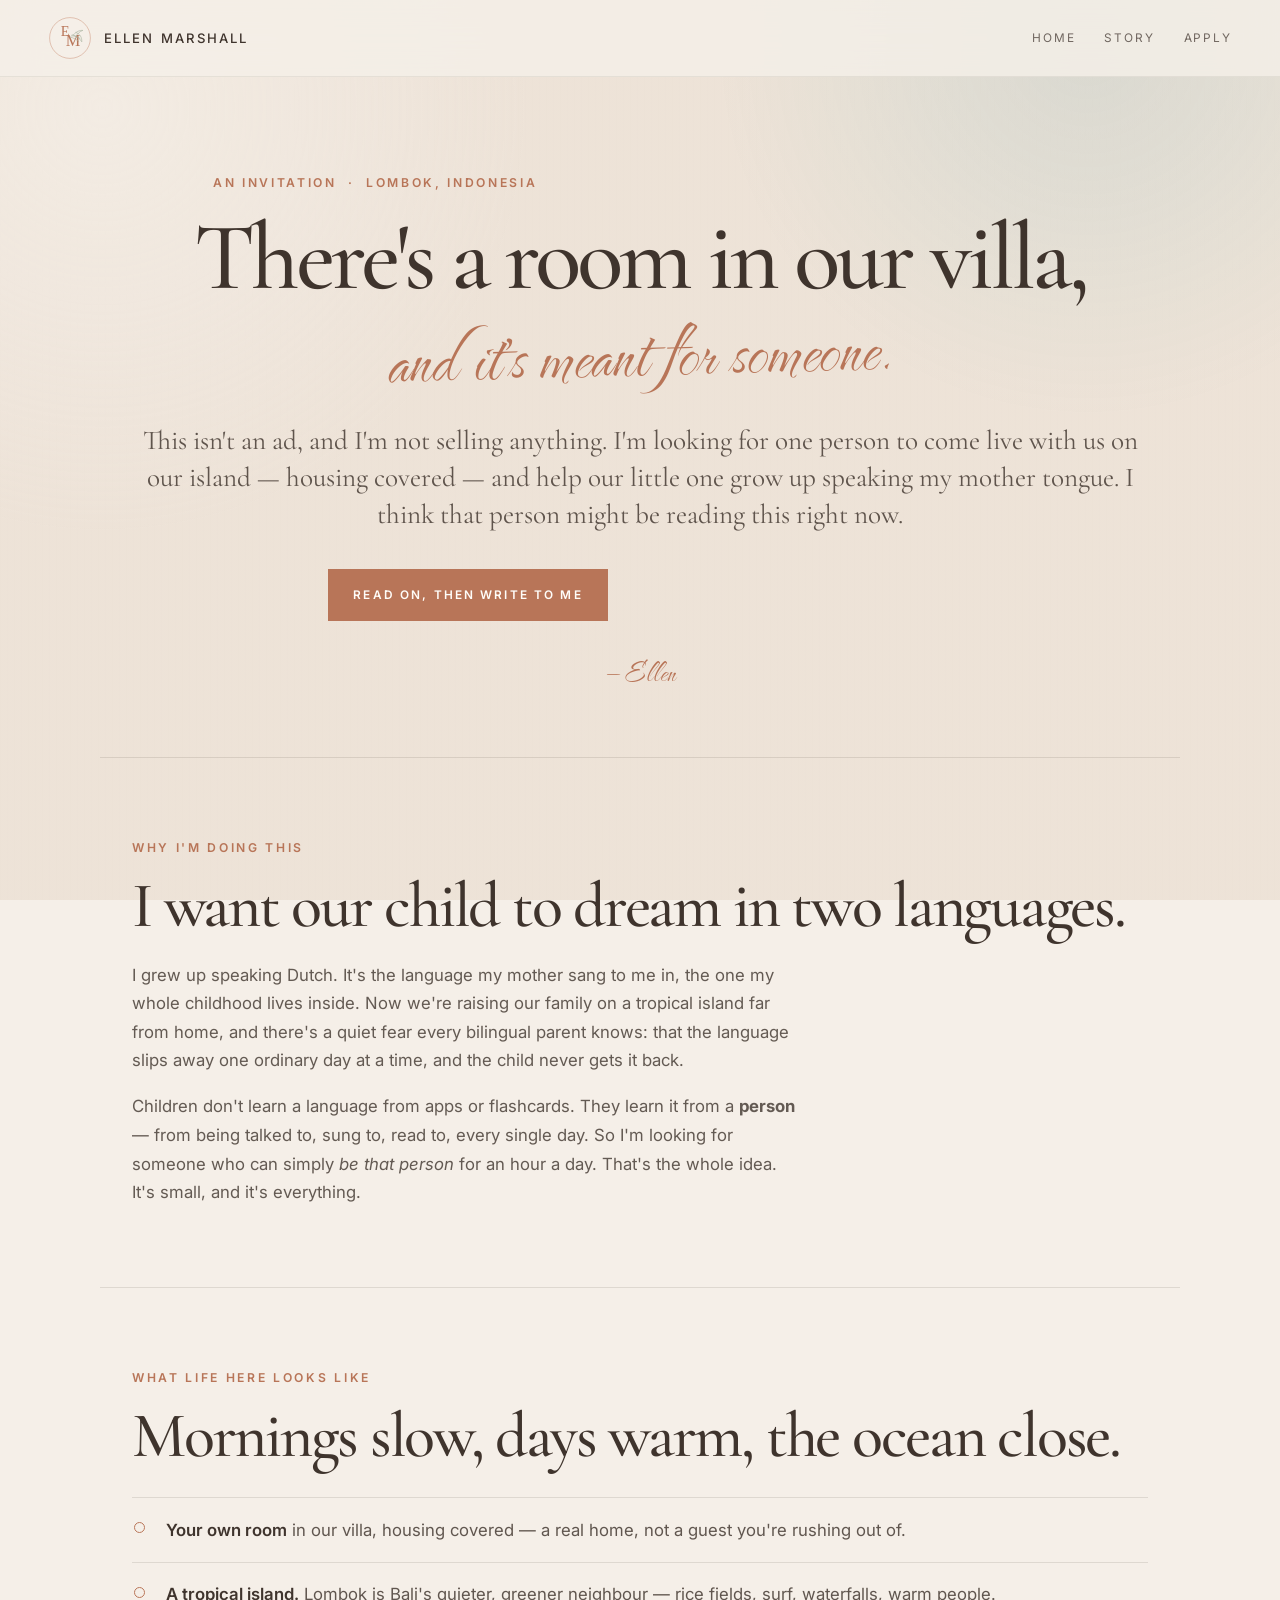
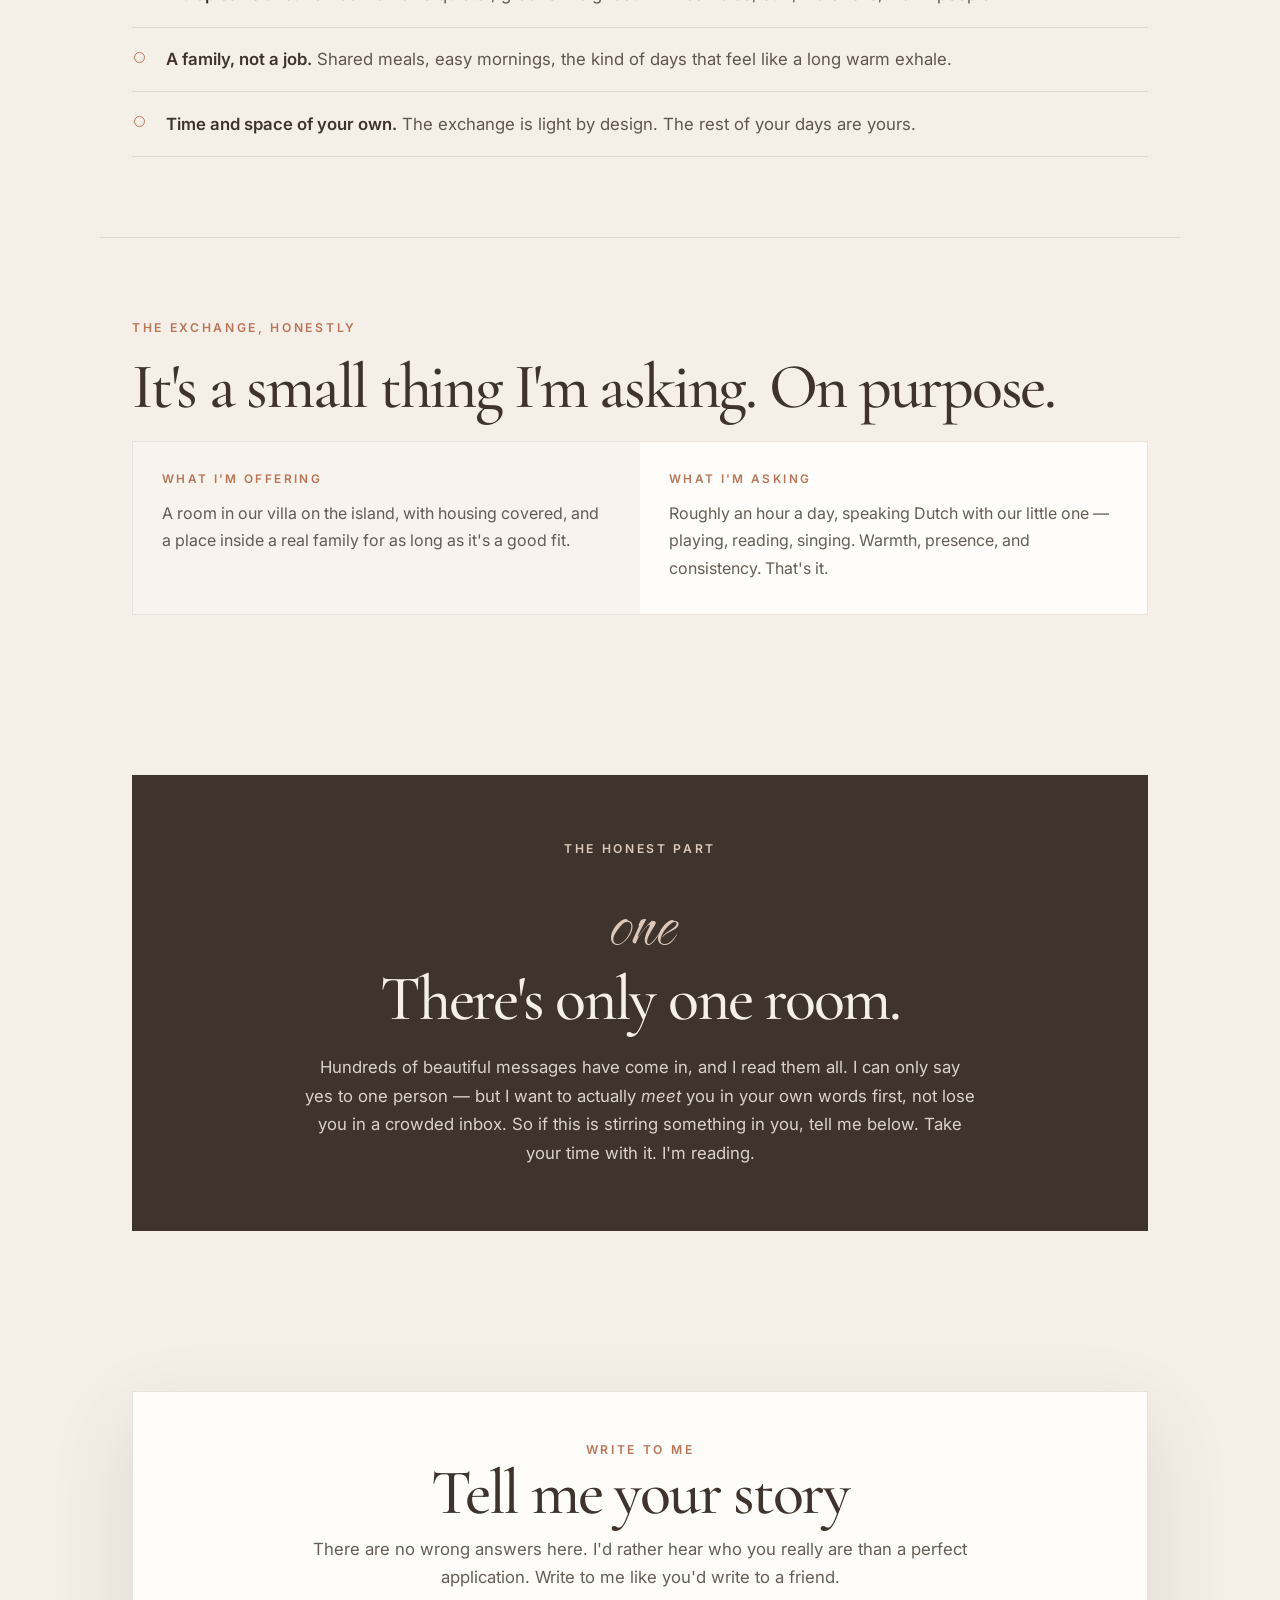
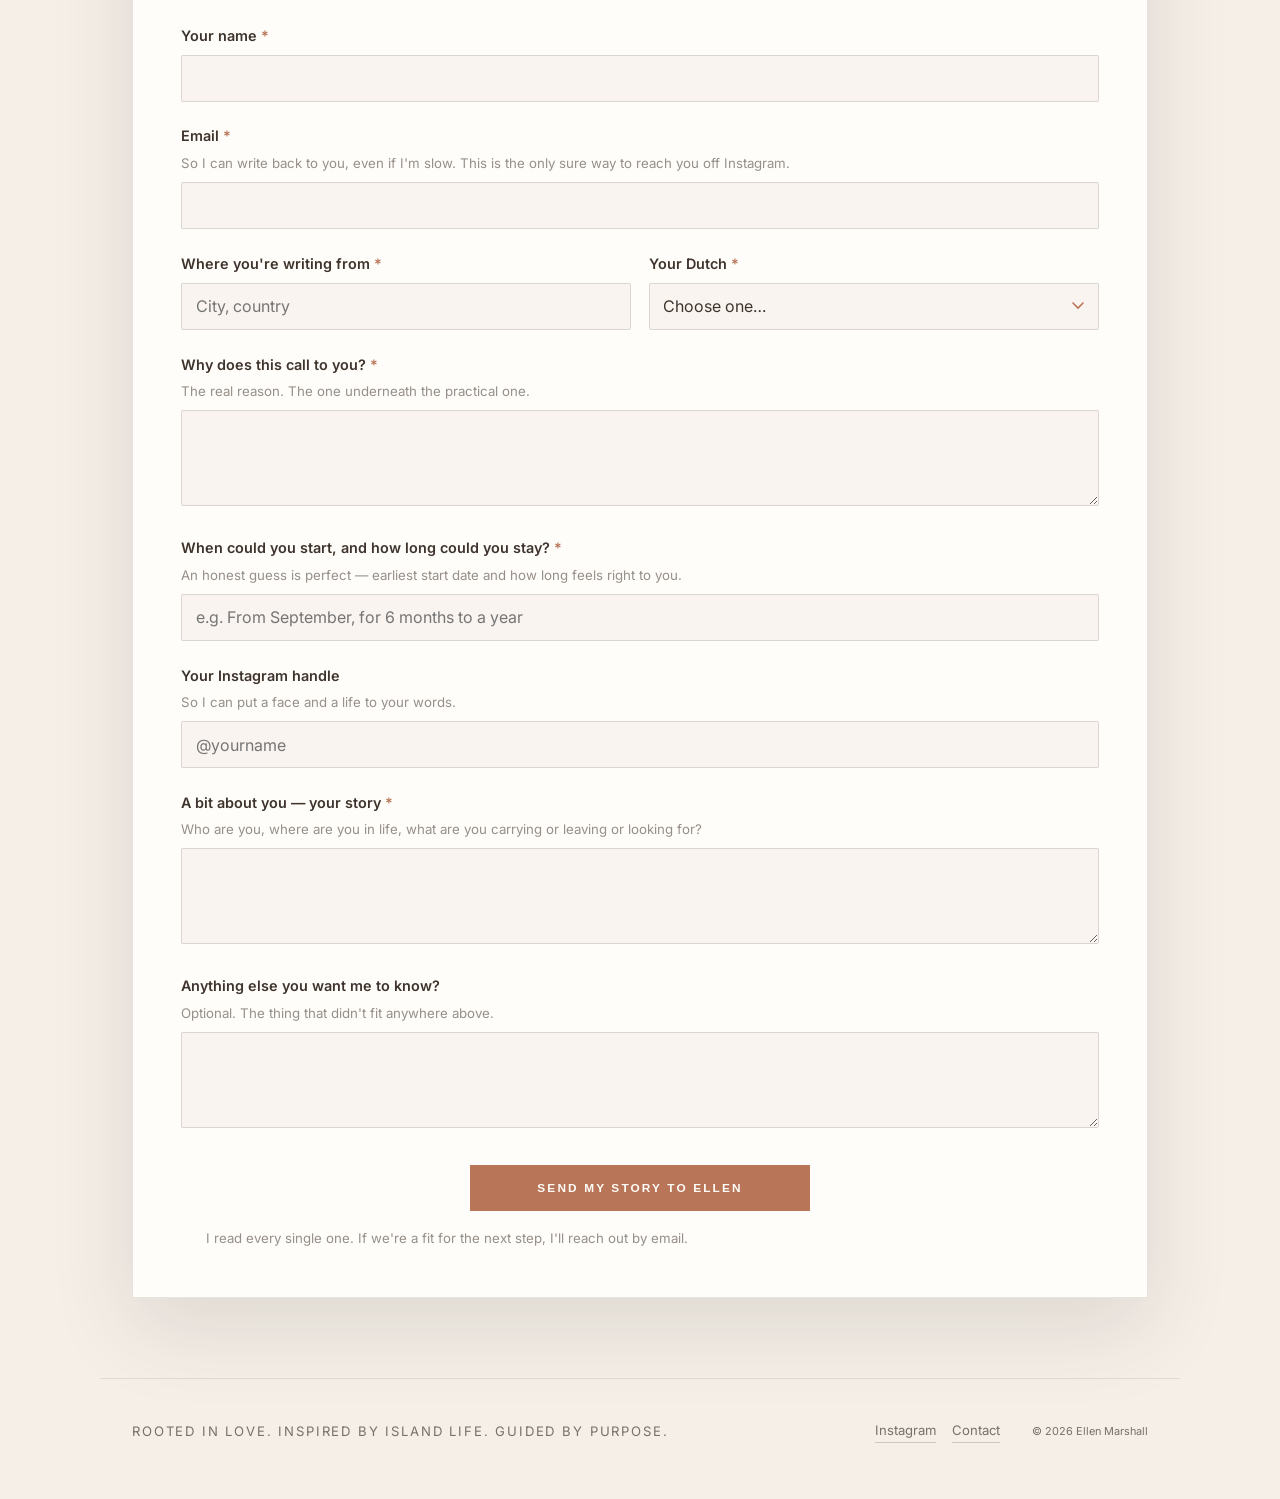
==== dutch-invite/index.html @ e9113c12 "Add reskinned Dutch invite at /dutch-invite" ====
<!doctype html>
<html lang="en">
<head>
  <meta charset="utf-8" />
  <script>document.documentElement.className += ' js';</script>
  <meta name="viewport" content="width=device-width, initial-scale=1" />
  <title>An Invitation — A Room in Our Villa, Lombok · Ellen Marshall</title>
  <meta name="description" content="A personal invitation: live in a room of our villa on a tropical island in Lombok, housing covered, in exchange for speaking Dutch to our little one about an hour a day. One seat." />
  <meta name="theme-color" content="#F5EFE8" />

  <meta property="og:title" content="An Invitation — A Room in Our Villa, Lombok" />
  <meta property="og:description" content="One person gets to live with us on a tropical island, housing covered, helping our little one grow up bilingual. This isn't an ad. It's an invitation." />
  <meta property="og:type" content="website" />
  <meta property="og:image" content="../assets/tropical-mother-son.jpg" />

  <link rel="preconnect" href="https://fonts.googleapis.com">
  <link rel="preconnect" href="https://fonts.gstatic.com" crossorigin>
  <link href="https://fonts.googleapis.com/css2?family=Cormorant+Garamond:wght@400;500;600;700&family=Inter:wght@300;400;500;600&family=The+Nautigal:wght@400;700&display=swap" rel="stylesheet">

  <style>
    /* ============================================================
       Ellen Marshall brand tokens (matches the main site)
       ============================================================ */
    :root{
      --cream:#F5EFE8; --cream-deep:#E9DDD0; --sand:#DCC7B8; --sage:#A5B09C;
      --sea-mist:#C8DADB; --terracotta:#B87558; --clay:#C07A5B; --espresso:#3F342D;
      --white:#FFFDF9; --shadow:0 30px 80px rgba(63,52,45,.12);
      --serif:"Cormorant Garamond",Georgia,serif;
      --sans:"Inter",system-ui,-apple-system,BlinkMacSystemFont,"Segoe UI",sans-serif;
      --script:"The Nautigal",cursive;
      --max:1080px;
    }
    *{box-sizing:border-box;}
    html{scroll-behavior:smooth;}
    body{
      margin:0; background:var(--cream); color:var(--espresso);
      font-family:var(--sans); line-height:1.7; -webkit-font-smoothing:antialiased;
    }
    body::before{
      content:""; position:fixed; inset:0; pointer-events:none; z-index:-1;
      background:
        radial-gradient(circle at 8% 12%, rgba(255,255,255,.75), transparent 30%),
        radial-gradient(circle at 85% 5%, rgba(200,218,219,.45), transparent 27%),
        linear-gradient(rgba(245,239,232,.76), rgba(245,239,232,.76)),
        repeating-linear-gradient(90deg, rgba(63,52,45,.018) 0 1px, transparent 1px 7px);
      mix-blend-mode:multiply;
    }
    img{max-width:100%; display:block;}
    a{color:inherit;}
    .wrap{width:100%; max-width:var(--max); margin:0 auto; padding:0 clamp(1rem,4vw,2rem);}
    .reveal{} /* progressive enhancement; gated under .js below */
    .js .reveal{opacity:0; transform:translateY(22px); transition:opacity .8s ease, transform .8s ease;}
    .js .reveal.is-visible{opacity:1; transform:translateY(0);}
    .delay-1{transition-delay:.12s;}
    @media (prefers-reduced-motion: reduce){ .js .reveal{opacity:1; transform:none; transition:none;} html{scroll-behavior:auto;} }

    .sr-only{position:absolute;width:1px;height:1px;padding:0;margin:-1px;overflow:hidden;clip:rect(0,0,0,0);border:0;}

    /* ---- Header (matches main site) ---- */
    .site-header{
      position:sticky; top:0; z-index:20; display:flex; align-items:center; justify-content:space-between;
      gap:1.5rem; padding:1rem clamp(1rem,4vw,3rem);
      background:rgba(245,239,232,.82); backdrop-filter:blur(18px);
      border-bottom:1px solid rgba(63,52,45,.08);
    }
    .brand{display:inline-flex; align-items:center; gap:.75rem; text-decoration:none; text-transform:uppercase; letter-spacing:.16em; font-size:.82rem; font-weight:500;}
    .brand img{width:44px; height:44px;}
    .site-header nav{display:flex; gap:clamp(.8rem,3vw,1.8rem); font-size:.74rem; text-transform:uppercase; letter-spacing:.16em;}
    .site-header nav a{text-decoration:none; opacity:.72; transition:opacity .2s ease;}
    .site-header nav a:hover{opacity:1;}
    @media (max-width:640px){ .brand span{display:none;} }

    /* ---- Shared type ---- */
    .eyebrow, .kicker{margin:0 0 1rem; color:var(--terracotta); font-size:.76rem; font-weight:600; letter-spacing:.22em; text-transform:uppercase;}
    h1,h2,h3{font-family:var(--serif); font-weight:500; line-height:1; margin:0;}
    .script{font-family:var(--script); color:var(--terracotta); font-weight:400;}

    .button{
      display:inline-block; border:0; background:var(--sage); color:var(--white);
      padding:1rem 1.6rem; text-transform:uppercase; letter-spacing:.18em; font-size:.74rem; font-weight:600;
      text-decoration:none; cursor:pointer; transition:transform .2s ease, background .2s ease;
    }
    .button:hover{transform:translateY(-2px); background:#909D87;}
    .button.terracotta{background:var(--terracotta);} .button.terracotta:hover{background:#a5663f;}

    /* ---- Hero ---- */
    .hero{padding:clamp(3.5rem,8vw,6rem) 0 clamp(2rem,5vw,3.5rem); text-align:center;}
    .hero .monogram{width:74px; margin:0 auto 1.4rem; opacity:.92;}
    .hero h1{font-size:clamp(3rem,7.5vw,6rem); letter-spacing:-.04em;}
    .hero h1 .script{display:block; font-size:.84em; letter-spacing:0; transform:rotate(-1.5deg); margin-top:.1em;}
    .hero .lede{max-width:38em; margin:1.8rem auto 2.2rem; font-family:var(--serif); font-size:clamp(1.25rem,2.4vw,1.7rem); line-height:1.35; color:rgba(63,52,45,.82);}
    .hero .signoff{font-family:var(--script); font-size:2rem; color:var(--terracotta); margin:1.6rem 0 0;}

    .rule{height:1px; border:0; background:rgba(63,52,45,.12); max-width:var(--max); margin:0 auto;}

    section{padding:clamp(3rem,7vw,5rem) 0;}
    section h2{font-size:clamp(2.2rem,5vw,4rem); letter-spacing:-.035em; margin:0 0 1.4rem;}
    section p{font-size:1.05rem; color:rgba(63,52,45,.8); max-width:40em; margin:0 0 1.1rem;}
    section p:last-child{margin-bottom:0;}
    .center{text-align:center;} .center p{margin-left:auto; margin-right:auto;}

    /* what life looks like */
    .life{list-style:none; padding:0; margin:1.8rem 0 0;}
    .life li{position:relative; padding:1.1rem 0 1.1rem 2.1rem; border-top:1px solid rgba(63,52,45,.12); font-size:1.05rem; color:rgba(63,52,45,.82);}
    .life li:last-child{border-bottom:1px solid rgba(63,52,45,.12);}
    .life li::before{content:""; position:absolute; left:2px; top:1.5rem; width:9px; height:9px; border:1.5px solid var(--terracotta); border-radius:50%;}
    .life li strong{color:var(--espresso); font-weight:600;}

    /* the exchange */
    .exchange{display:grid; grid-template-columns:1fr 1fr; gap:0; border:1px solid rgba(63,52,45,.12); overflow:hidden; margin-top:.4rem; background:var(--white);}
    .exchange>div{padding:2rem 1.8rem;}
    .exchange .give{background:rgba(245,239,232,.7);}
    .exchange h3{font-family:var(--sans); font-size:.74rem; letter-spacing:.2em; text-transform:uppercase; font-weight:600; color:var(--terracotta); margin:0 0 .9rem;}
    .exchange p{margin:0; font-size:1rem;}
    @media (max-width:560px){ .exchange{grid-template-columns:1fr;} .exchange .give{border-bottom:1px solid rgba(63,52,45,.12);} }

    /* one seat */
    .one-seat{background:var(--espresso); color:var(--cream); padding:clamp(2.5rem,6vw,4rem) clamp(1.5rem,5vw,3rem); text-align:center;}
    .one-seat .kicker{color:var(--sand);}
    .one-seat h2{color:var(--cream);}
    .one-seat p{color:rgba(245,239,232,.85); margin-left:auto; margin-right:auto;}
    .one-seat .num{font-family:var(--script); font-size:clamp(3.5rem,11vw,5.5rem); color:var(--sand); line-height:1; margin:0 0 .2rem;}

    /* form */
    .form-card{background:var(--white); border:1px solid rgba(63,52,45,.12); box-shadow:var(--shadow); padding:clamp(1.6rem,5vw,3rem); }
    .form-intro{text-align:center; margin-bottom:2rem;}
    .form-intro h2{margin-bottom:.6rem;}
    .form-intro p{margin:0 auto;}
    form .field{margin-bottom:1.4rem;}
    form label{display:block; font-weight:600; font-size:.9rem; color:var(--espresso); margin-bottom:.4rem;}
    form label .req{color:var(--terracotta);}
    form .help{display:block; font-size:.83rem; color:rgba(63,52,45,.55); margin:-.1rem 0 .5rem; line-height:1.5;}
    form input, form select, form textarea{
      width:100%; font-family:var(--sans); font-size:1rem; color:var(--espresso);
      background:rgba(245,239,232,.6); border:1px solid rgba(63,52,45,.16); border-radius:2px;
      padding:.8rem .85rem; transition:border-color .2s ease, box-shadow .2s ease; -webkit-appearance:none; appearance:none;
    }
    form select{background-image:url("data:image/svg+xml;utf8,<svg xmlns='http://www.w3.org/2000/svg' width='12' height='8' viewBox='0 0 12 8'><path d='M1 1l5 5 5-5' fill='none' stroke='%23B87558' stroke-width='1.6' stroke-linecap='round'/></svg>"); background-repeat:no-repeat; background-position:right 14px center; padding-right:38px;}
    form input:focus, form select:focus, form textarea:focus{outline:none; border-color:var(--terracotta); box-shadow:0 0 0 3px rgba(184,117,88,.16);}
    form textarea{resize:vertical; min-height:96px; line-height:1.6;}
    .form-row{display:grid; grid-template-columns:1fr 1fr; gap:1.1rem;}
    @media (max-width:540px){ .form-row{grid-template-columns:1fr; gap:0;} }
    .form-submit{text-align:center; margin-top:1.8rem;}
    .form-submit .button{width:100%; max-width:340px;}
    .form-fine{font-size:.83rem; color:rgba(63,52,45,.55); margin-top:1rem; text-align:center;}
    button[disabled]{opacity:.6; cursor:default;}

    .form-success{text-align:center; padding:1.2rem .4rem .4rem;}
    .form-success .mark{font-family:var(--script); font-size:2.6rem; color:var(--terracotta); margin:0 0 .4rem;}
    .form-success h2{margin:0 0 .9rem;}
    .form-success p{margin:0 auto .9rem; color:rgba(63,52,45,.8); max-width:34em;}
    .form-success .sign{font-family:var(--script); font-size:1.7rem; color:var(--terracotta);}

    /* footer (matches main site) */
    .site-footer{max-width:var(--max); margin:0 auto; padding:2.5rem clamp(1rem,4vw,2rem) 3.5rem; display:grid; grid-template-columns:1fr auto auto; gap:1rem 2rem; align-items:center; border-top:1px solid rgba(63,52,45,.1); font-size:.82rem; color:rgba(63,52,45,.68);}
    .site-footer p{margin:0; text-transform:uppercase; letter-spacing:.14em;}
    .site-footer div{display:flex; gap:1rem;}
    .site-footer a{text-decoration:none; border-bottom:1px solid rgba(63,52,45,.22);}
    @media (max-width:640px){ .site-footer{grid-template-columns:1fr; text-align:center; justify-items:center;} }
  </style>
</head>
<body>
  <a class="sr-only" href="#apply">Skip to the application</a>

  <header class="site-header" data-header>
    <a class="brand" href="/" aria-label="Ellen Marshall home">
      <img src="../assets/em-monogram.svg" alt="" />
      <span>Ellen Marshall</span>
    </a>
    <nav aria-label="Primary navigation">
      <a href="/">Home</a>
      <a href="/#story">Story</a>
      <a href="#apply">Apply</a>
    </nav>
  </header>

  <main>
    <!-- HERO -->
    <section class="hero">
      <div class="wrap">
        <p class="eyebrow reveal">An invitation &nbsp;·&nbsp; Lombok, Indonesia</p>
        <h1 class="reveal">There's a room in our villa,<span class="script">and it's meant for someone.</span></h1>
        <p class="lede reveal">This isn't an ad, and I'm not selling anything. I'm looking for one person to come live with us on our island — housing covered — and help our little one grow up speaking my mother tongue. I think that person might be reading this right now.</p>
        <p class="reveal"><a class="button terracotta" href="#apply">Read on, then write to me</a></p>
        <p class="signoff reveal">— Ellen</p>
      </div>
    </section>

    <hr class="rule" />

    <!-- THE REAL WHY -->
    <section>
      <div class="wrap">
        <p class="kicker reveal">Why I'm doing this</p>
        <h2 class="reveal">I want our child to dream in two languages.</h2>
        <p class="reveal">I grew up speaking Dutch. It's the language my mother sang to me in, the one my whole childhood lives inside. Now we're raising our family on a tropical island far from home, and there's a quiet fear every bilingual parent knows: that the language slips away one ordinary day at a time, and the child never gets it back.</p>
        <p class="reveal">Children don't learn a language from apps or flashcards. They learn it from a <strong>person</strong> — from being talked to, sung to, read to, every single day. So I'm looking for someone who can simply <em>be that person</em> for an hour a day. That's the whole idea. It's small, and it's everything.</p>
      </div>
    </section>

    <hr class="rule" />

    <!-- WHAT LIFE LOOKS LIKE -->
    <section>
      <div class="wrap">
        <p class="kicker reveal">What life here looks like</p>
        <h2 class="reveal">Mornings slow, days warm, the ocean close.</h2>
        <ul class="life reveal">
          <li><strong>Your own room</strong> in our villa, housing covered — a real home, not a guest you're rushing out of.</li>
          <li><strong>A tropical island.</strong> Lombok is Bali's quieter, greener neighbour — rice fields, surf, waterfalls, warm people.</li>
          <li><strong>A family, not a job.</strong> Shared meals, easy mornings, the kind of days that feel like a long warm exhale.</li>
          <li><strong>Time and space of your own.</strong> The exchange is light by design. The rest of your days are yours.</li>
        </ul>
      </div>
    </section>

    <hr class="rule" />

    <!-- THE EXCHANGE -->
    <section>
      <div class="wrap">
        <p class="kicker reveal">The exchange, honestly</p>
        <h2 class="reveal">It's a small thing I'm asking. On purpose.</h2>
        <div class="exchange reveal">
          <div class="give">
            <h3>What I'm offering</h3>
            <p>A room in our villa on the island, with housing covered, and a place inside a real family for as long as it's a good fit.</p>
          </div>
          <div class="get">
            <h3>What I'm asking</h3>
            <p>Roughly an hour a day, speaking Dutch with our little one — playing, reading, singing. Warmth, presence, and consistency. That's it.</p>
          </div>
        </div>
      </div>
    </section>

    <!-- ONE SEAT -->
    <section>
      <div class="wrap">
        <div class="one-seat reveal">
          <p class="kicker">The honest part</p>
          <div class="num" aria-hidden="true">one</div>
          <h2>There's only one room.</h2>
          <p>Hundreds of beautiful messages have come in, and I read them all. I can only say yes to one person — but I want to actually <em>meet</em> you in your own words first, not lose you in a crowded inbox. So if this is stirring something in you, tell me below. Take your time with it. I'm reading.</p>
        </div>
      </div>
    </section>

    <!-- APPLICATION FORM -->
    <section id="apply">
      <div class="wrap">
        <div class="form-card reveal">
          <div class="form-intro">
            <p class="kicker">Write to me</p>
            <h2>Tell me your story</h2>
            <p>There are no wrong answers here. I'd rather hear who you really are than a perfect application. Write to me like you'd write to a friend.</p>
          </div>

          <!-- Posts to Kit form 9607341 via the handler at the end of the page. -->
          <form id="application-form" action="https://app.kit.com/forms/9607341/subscriptions" method="post">
            <div data-element="fields">
            <div class="field">
              <label for="name">Your name <span class="req">*</span></label>
              <input type="text" id="name" name="fields[first_name]" autocomplete="name" required />
            </div>
            <div class="field">
              <label for="email">Email <span class="req">*</span></label>
              <span class="help">So I can write back to you, even if I'm slow. This is the only sure way to reach you off Instagram.</span>
              <input type="email" id="email" name="email_address" autocomplete="email" required />
            </div>
            <div class="form-row">
              <div class="field">
                <label for="location">Where you're writing from <span class="req">*</span></label>
                <input type="text" id="location" name="fields[location]" placeholder="City, country" required />
              </div>
              <div class="field">
                <label for="dutch">Your Dutch <span class="req">*</span></label>
                <select id="dutch" name="fields[dutch_level]" required>
                  <option value="" disabled selected>Choose one…</option>
                  <option value="Native">Native — it's my mother tongue</option>
                  <option value="Fluent">Fluent — I live in it comfortably</option>
                  <option value="Conversational">Conversational — I can hold my own</option>
                  <option value="Learning">Learning — but eager and willing</option>
                </select>
              </div>
            </div>
            <div class="field">
              <label for="why">Why does this call to you? <span class="req">*</span></label>
              <span class="help">The real reason. The one underneath the practical one.</span>
              <textarea id="why" name="fields[why_this_calls]" required></textarea>
            </div>
            <div class="field">
              <label for="availability">When could you start, and how long could you stay? <span class="req">*</span></label>
              <span class="help">An honest guess is perfect — earliest start date and how long feels right to you.</span>
              <input type="text" id="availability" name="fields[availability]" placeholder="e.g. From September, for 6 months to a year" required />
            </div>
            <div class="field">
              <label for="instagram">Your Instagram handle</label>
              <span class="help">So I can put a face and a life to your words.</span>
              <input type="text" id="instagram" name="fields[instagram]" placeholder="@yourname" />
            </div>
            <div class="field">
              <label for="story">A bit about you — your story <span class="req">*</span></label>
              <span class="help">Who are you, where are you in life, what are you carrying or leaving or looking for?</span>
              <textarea id="story" name="fields[your_story]" required></textarea>
            </div>
            <div class="field">
              <label for="anything">Anything else you want me to know?</label>
              <span class="help">Optional. The thing that didn't fit anywhere above.</span>
              <textarea id="anything" name="fields[anything_else]"></textarea>
            </div>
            <div class="form-submit">
              <button type="submit" data-element="submit" class="button terracotta">Send my story to Ellen</button>
              <p class="form-fine">I read every single one. If we're a fit for the next step, I'll reach out by email.</p>
            </div>
            </div><!-- /fields -->
          </form>

          <div id="application-success" class="form-success" hidden>
            <p class="mark">🤍</p>
            <h2>Your story landed safely.</h2>
            <p>I read every single one myself — slowly, with a coffee and the ocean in the background. If we're a fit for the next step, I'll reach out by email. Thank you for trusting me with it.</p>
            <p class="sign">— Ellen</p>
          </div>
        </div>
      </div>
    </section>
  </main>

  <footer class="site-footer">
    <p>Rooted in love. Inspired by island life. Guided by purpose.</p>
    <div>
      <a href="https://www.instagram.com/ellenmarshal/" target="_blank" rel="noopener">Instagram</a>
      <a href="mailto:hello@ellenmarshal.com">Contact</a>
    </div>
    <small>© <span data-year></span> Ellen Marshall</small>
  </footer>

  <script>
    // Header year + reveal-on-scroll
    (function(){
      var y=document.querySelector('[data-year]'); if(y) y.textContent=new Date().getFullYear();
      var els=document.querySelectorAll('.reveal');
      if('IntersectionObserver' in window){
        var io=new IntersectionObserver(function(es){es.forEach(function(e){if(e.isIntersecting){e.target.classList.add('is-visible'); io.unobserve(e.target);}});},{threshold:0.12});
        els.forEach(function(el){io.observe(el);});
      } else { els.forEach(function(el){el.classList.add('is-visible');}); }
    })();

    // Application submit → Kit (form 9607341), inline success.
    (function(){
      var form=document.getElementById('application-form'); if(!form) return;
      var success=document.getElementById('application-success');
      var btn=form.querySelector('button[type="submit"]');
      form.addEventListener('submit', function(e){
        e.preventDefault();
        if(!form.checkValidity()){ form.reportValidity(); return; }
        if(btn){ btn.disabled=true; btn.textContent='Sending your story…'; }
        var data=new URLSearchParams(new FormData(form));
        var done=function(){ if(success){ form.style.display='none'; success.hidden=false; success.scrollIntoView({behavior:'smooth', block:'center'}); } };
        fetch(form.action, {method:'POST', mode:'no-cors', headers:{'Content-Type':'application/x-www-form-urlencoded'}, body:data.toString()}).then(done).catch(done);
      });
    })();
  </script>
</body>
</html>
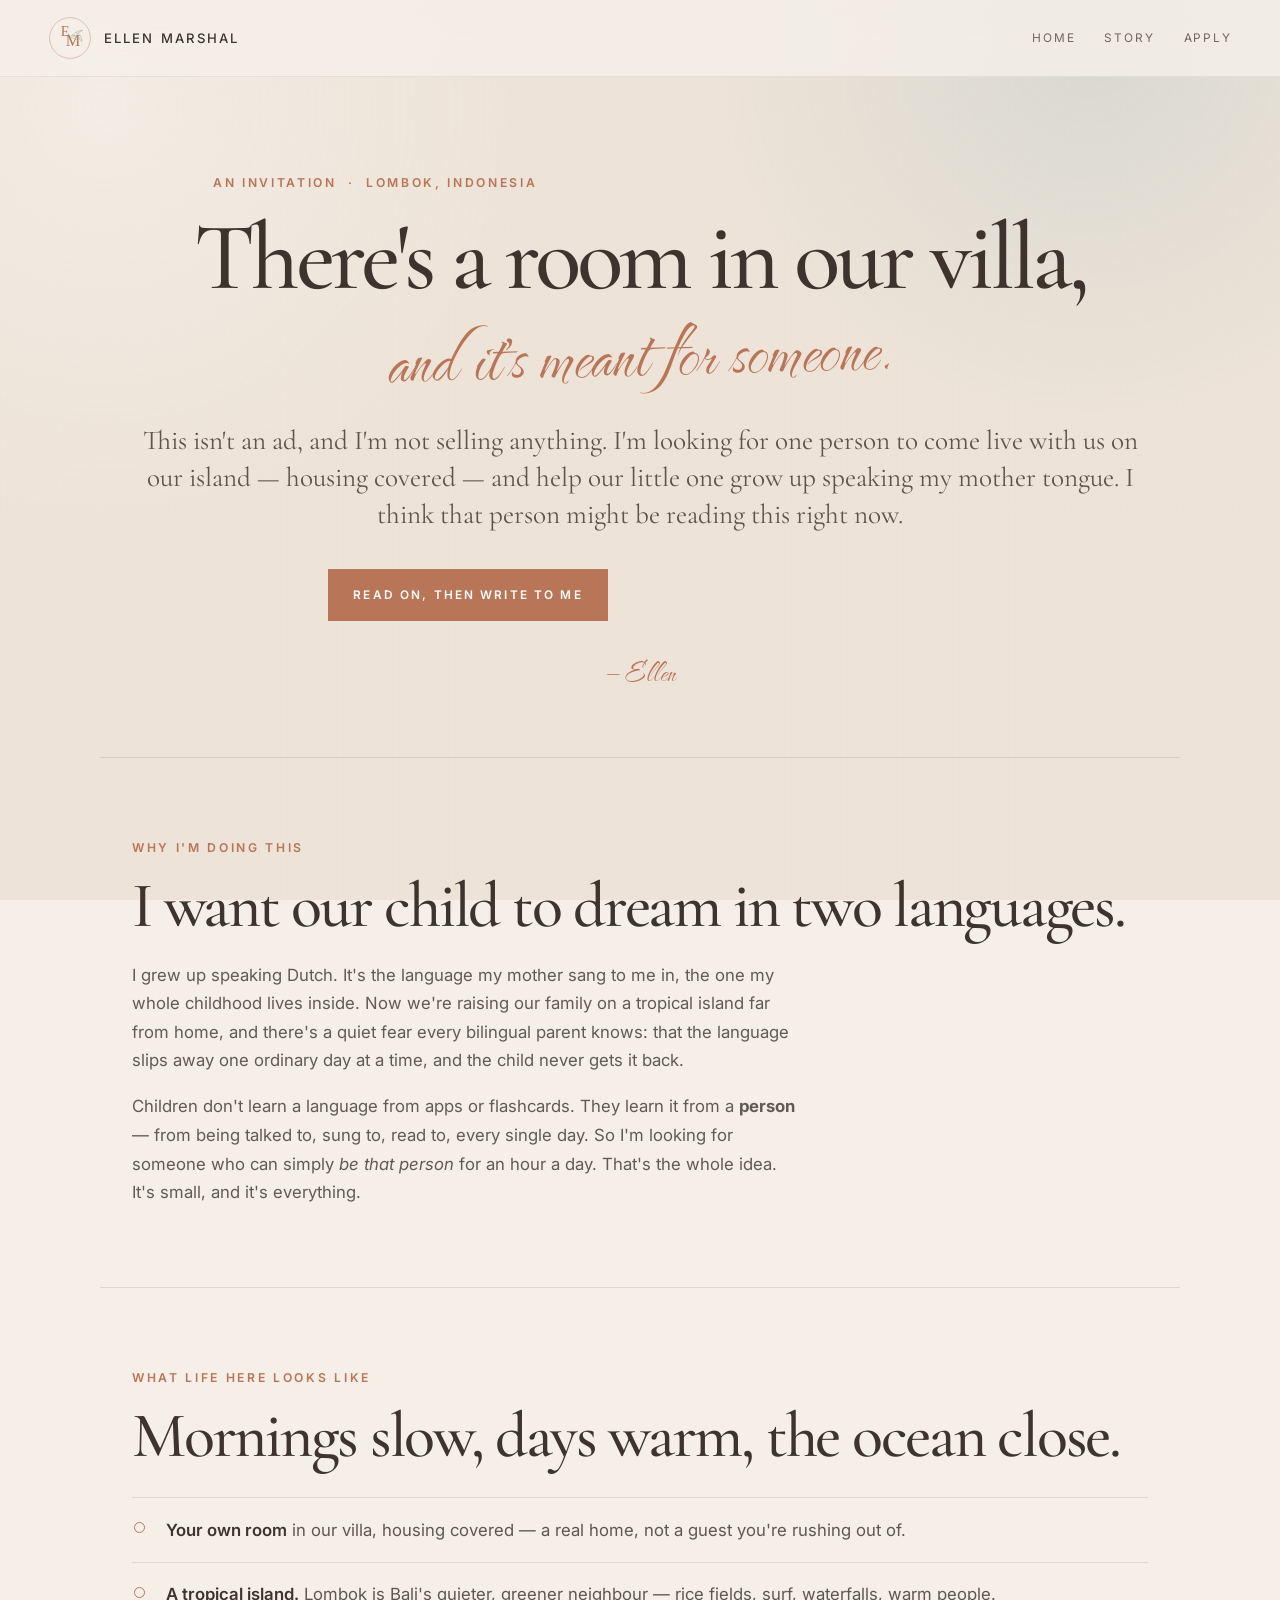
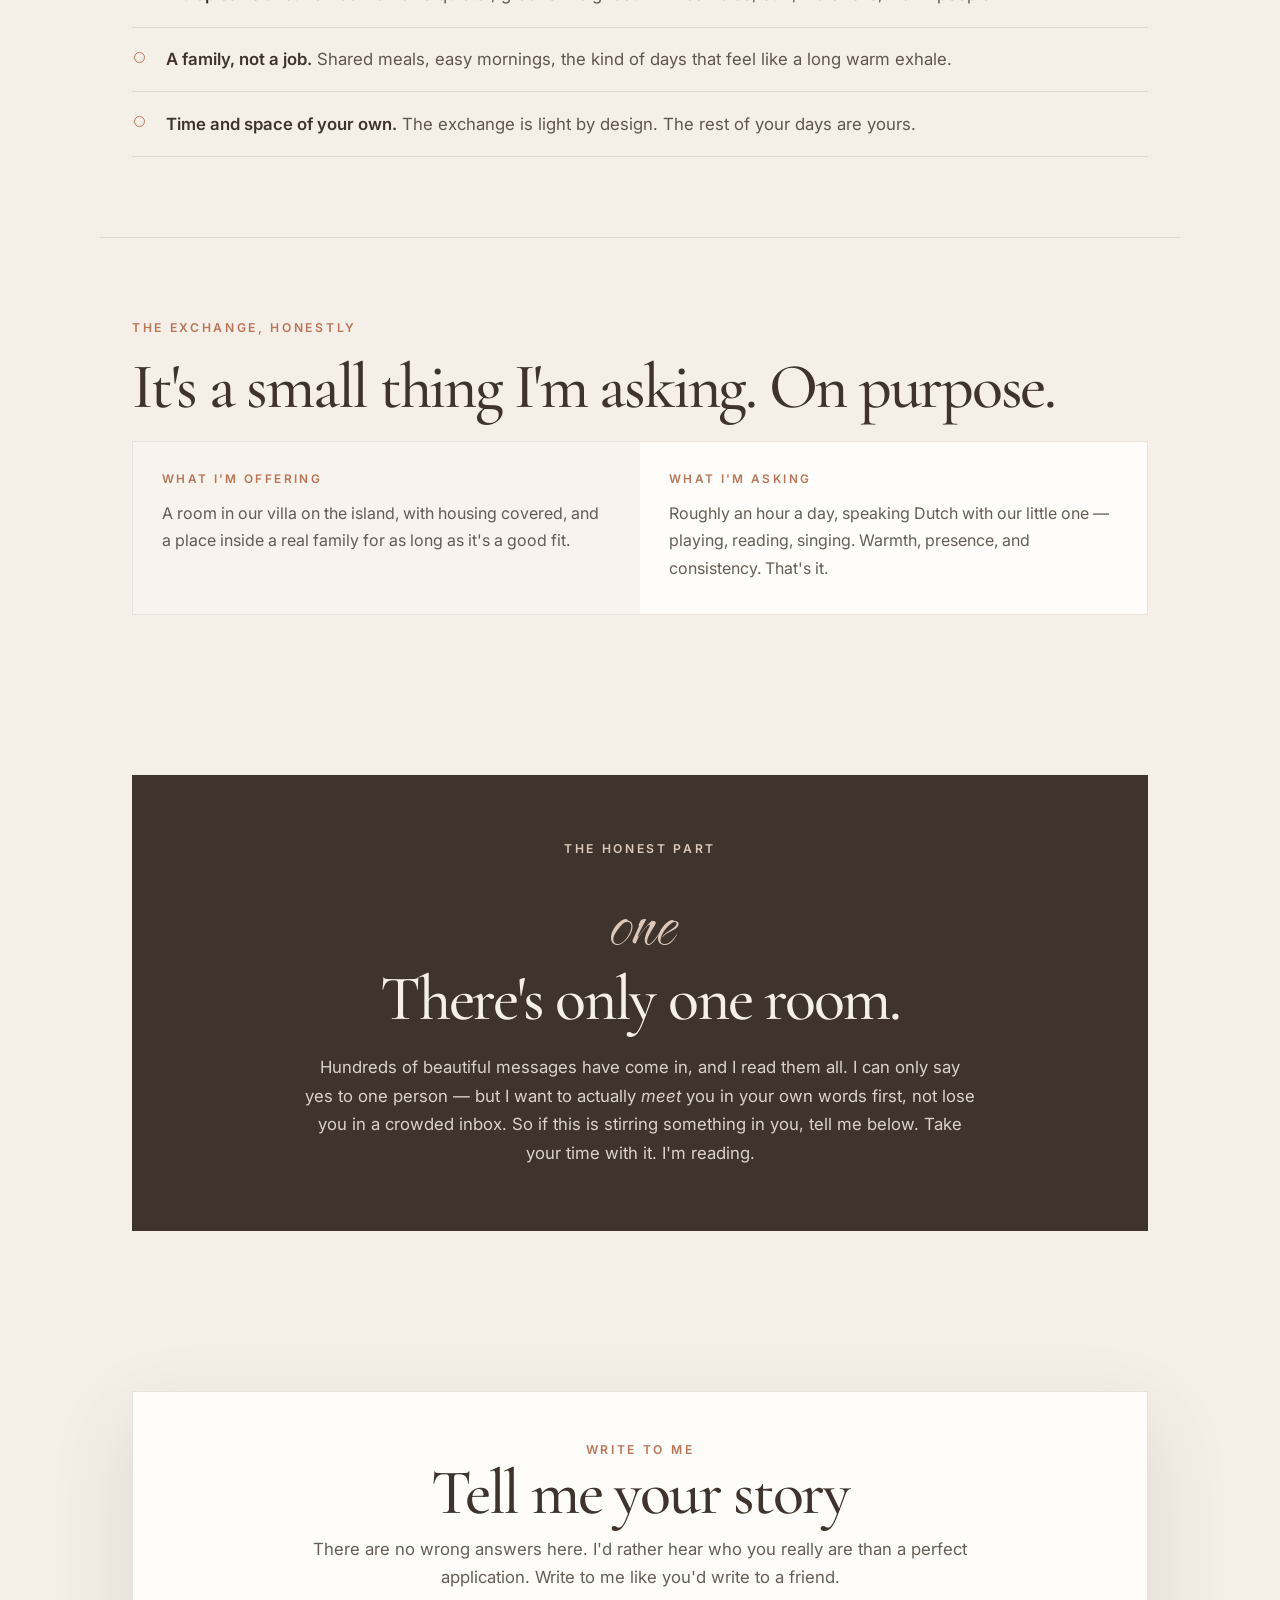
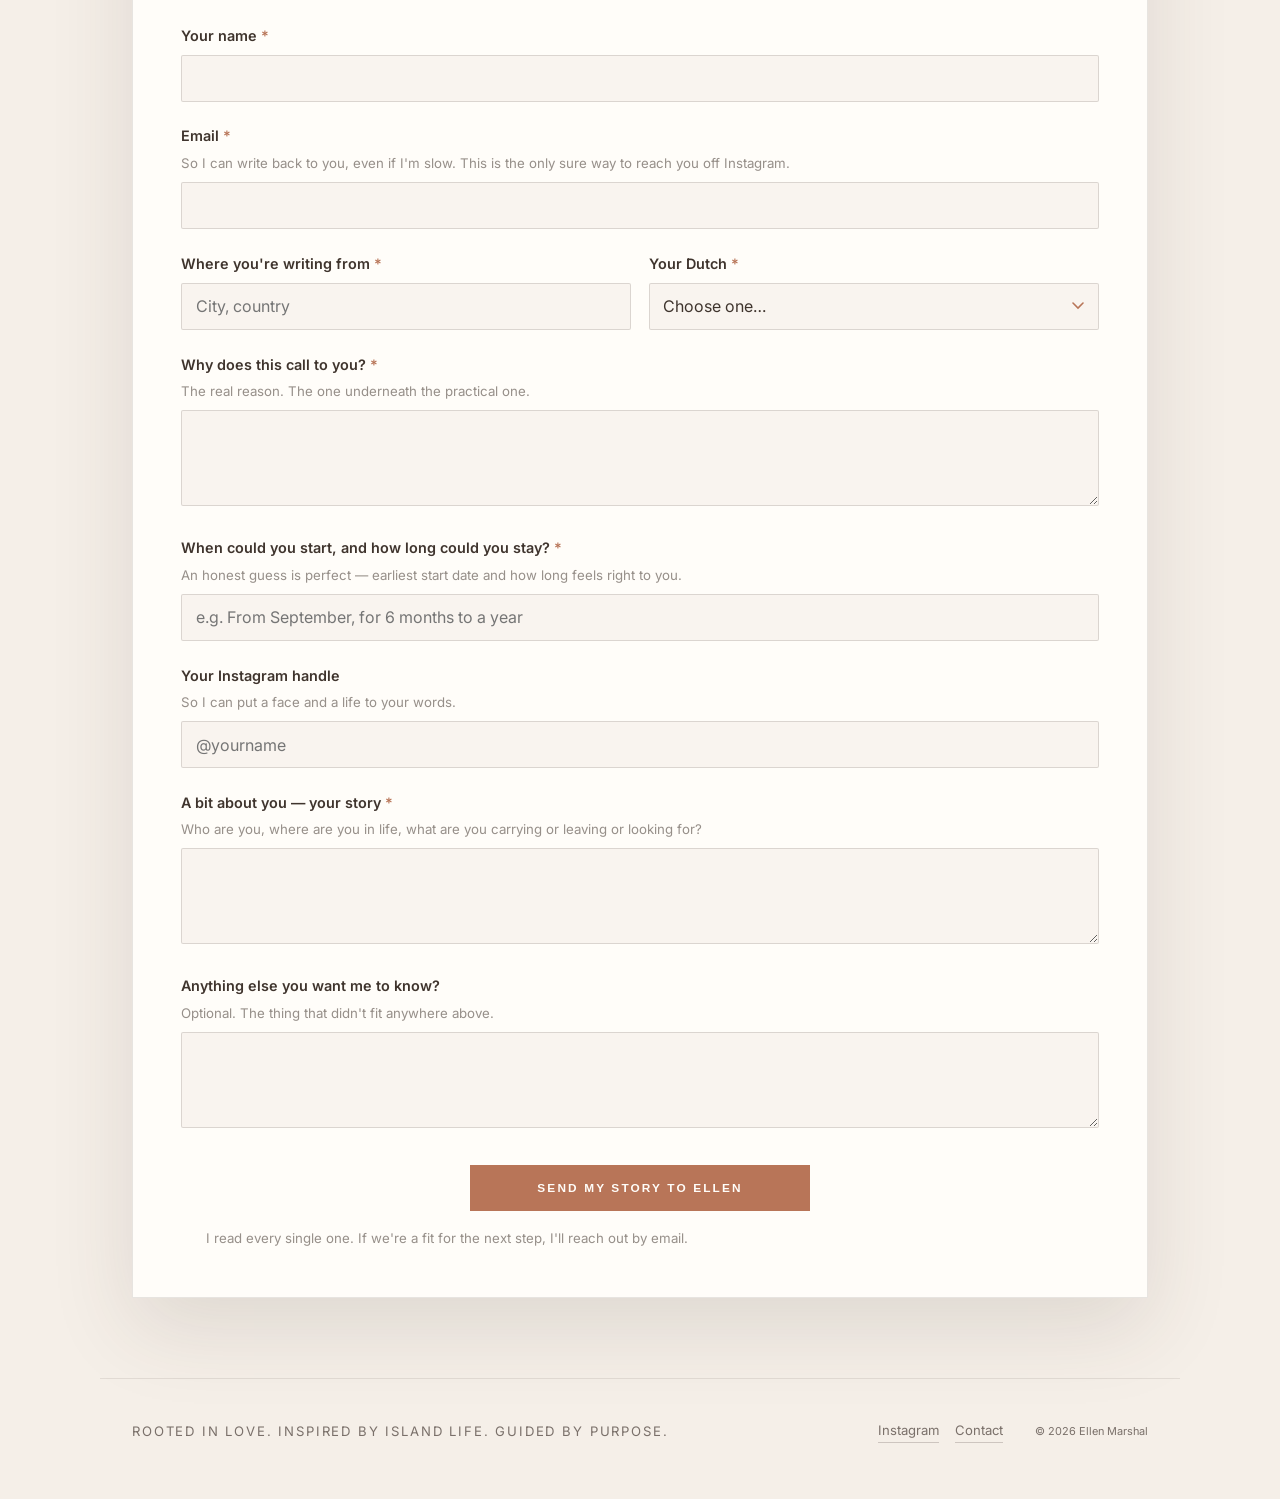
==== commit 4dae29ea: "Fix spelling: Marshall to Marshal (invite)" ====
--- a/dutch-invite/index.html
+++ b/dutch-invite/index.html
@@ -4,7 +4,7 @@
   <meta charset="utf-8" />
   <script>document.documentElement.className += ' js';</script>
   <meta name="viewport" content="width=device-width, initial-scale=1" />
-  <title>An Invitation — A Room in Our Villa, Lombok · Ellen Marshall</title>
+  <title>An Invitation — A Room in Our Villa, Lombok · Ellen Marshal</title>
   <meta name="description" content="A personal invitation: live in a room of our villa on a tropical island in Lombok, housing covered, in exchange for speaking Dutch to our little one about an hour a day. One seat." />
   <meta name="theme-color" content="#F5EFE8" />
 
@@ -19,7 +19,7 @@
 
   <style>
     /* ============================================================
-       Ellen Marshall brand tokens (matches the main site)
+       Ellen Marshal brand tokens (matches the main site)
        ============================================================ */
     :root{
       --cream:#F5EFE8; --cream-deep:#E9DDD0; --sand:#DCC7B8; --sage:#A5B09C;
@@ -163,9 +163,9 @@
   <a class="sr-only" href="#apply">Skip to the application</a>
 
   <header class="site-header" data-header>
-    <a class="brand" href="/" aria-label="Ellen Marshall home">
+    <a class="brand" href="/" aria-label="Ellen Marshal home">
       <img src="../assets/em-monogram.svg" alt="" />
-      <span>Ellen Marshall</span>
+      <span>Ellen Marshal</span>
     </a>
     <nav aria-label="Primary navigation">
       <a href="/">Home</a>
@@ -333,7 +333,7 @@
       <a href="https://www.instagram.com/ellenmarshal/" target="_blank" rel="noopener">Instagram</a>
       <a href="mailto:hello@ellenmarshal.com">Contact</a>
     </div>
-    <small>© <span data-year></span> Ellen Marshall</small>
+    <small>© <span data-year></span> Ellen Marshal</small>
   </footer>
 
   <script>
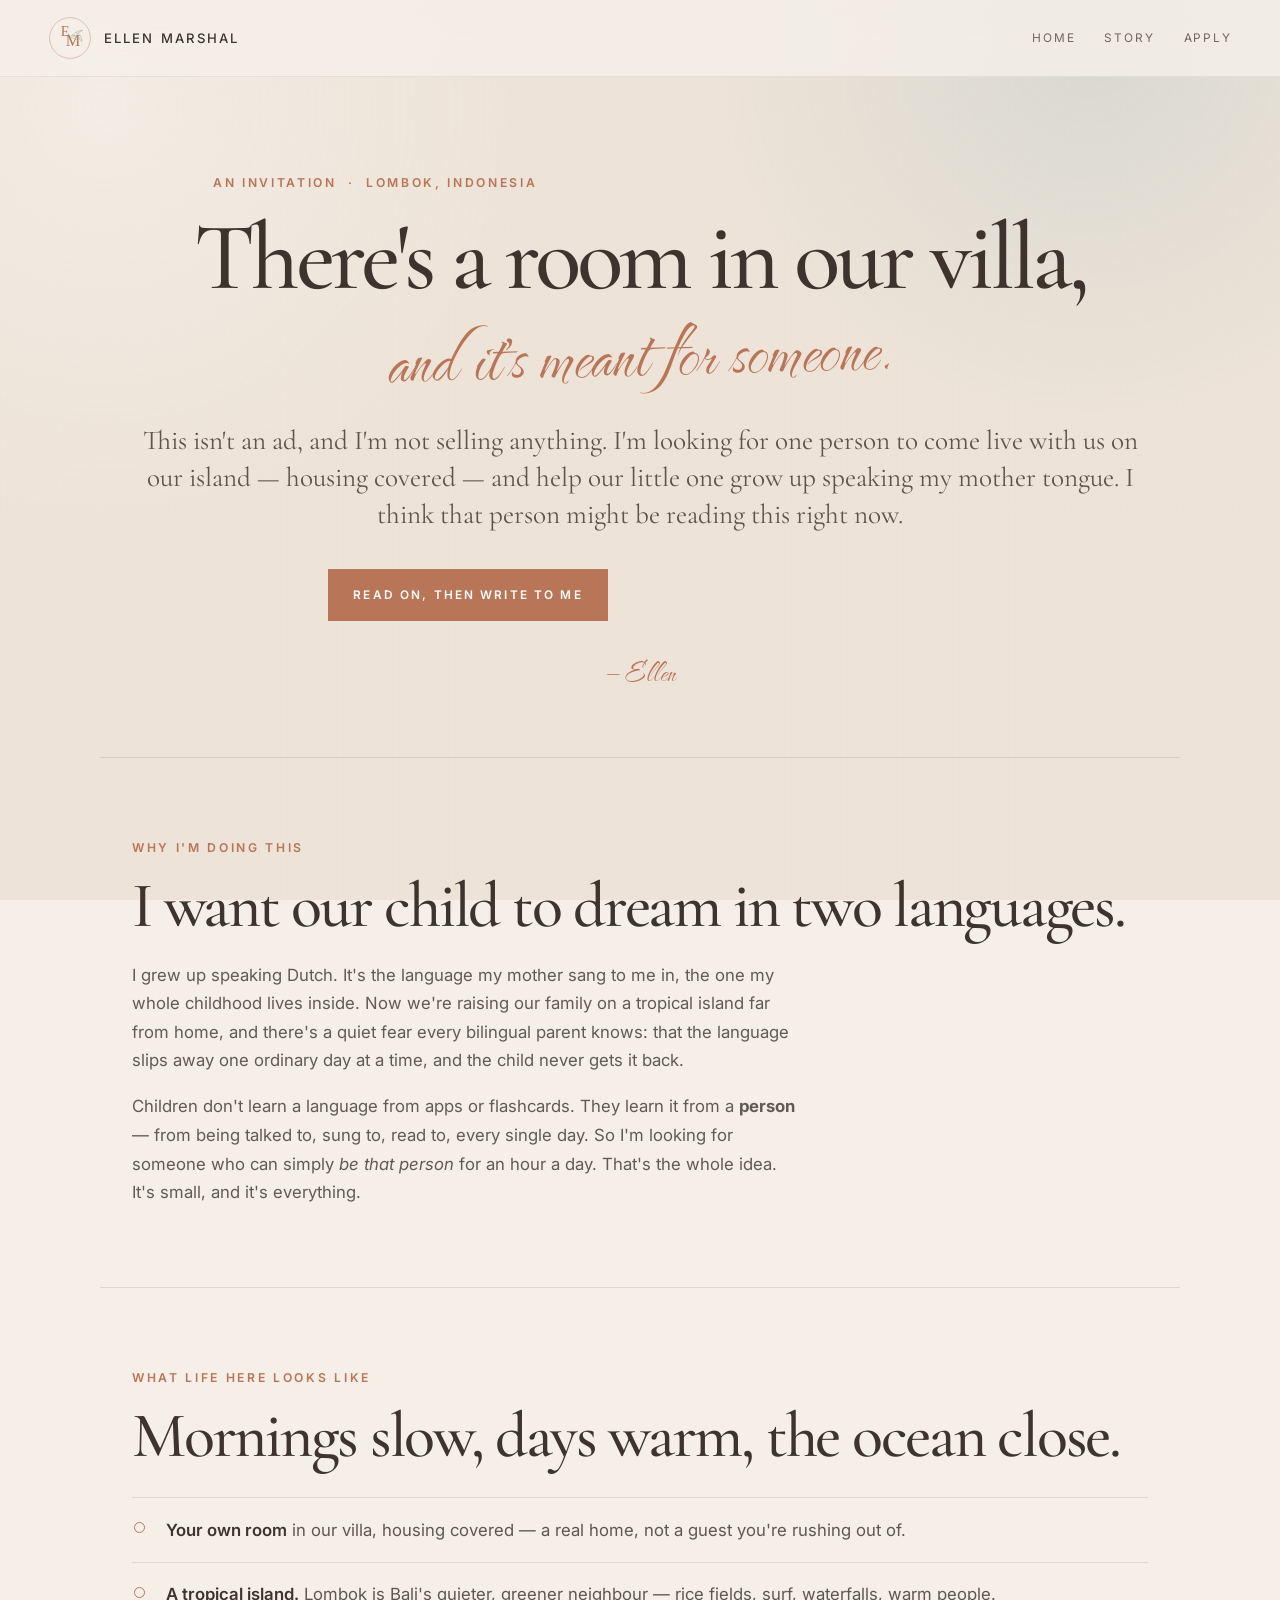
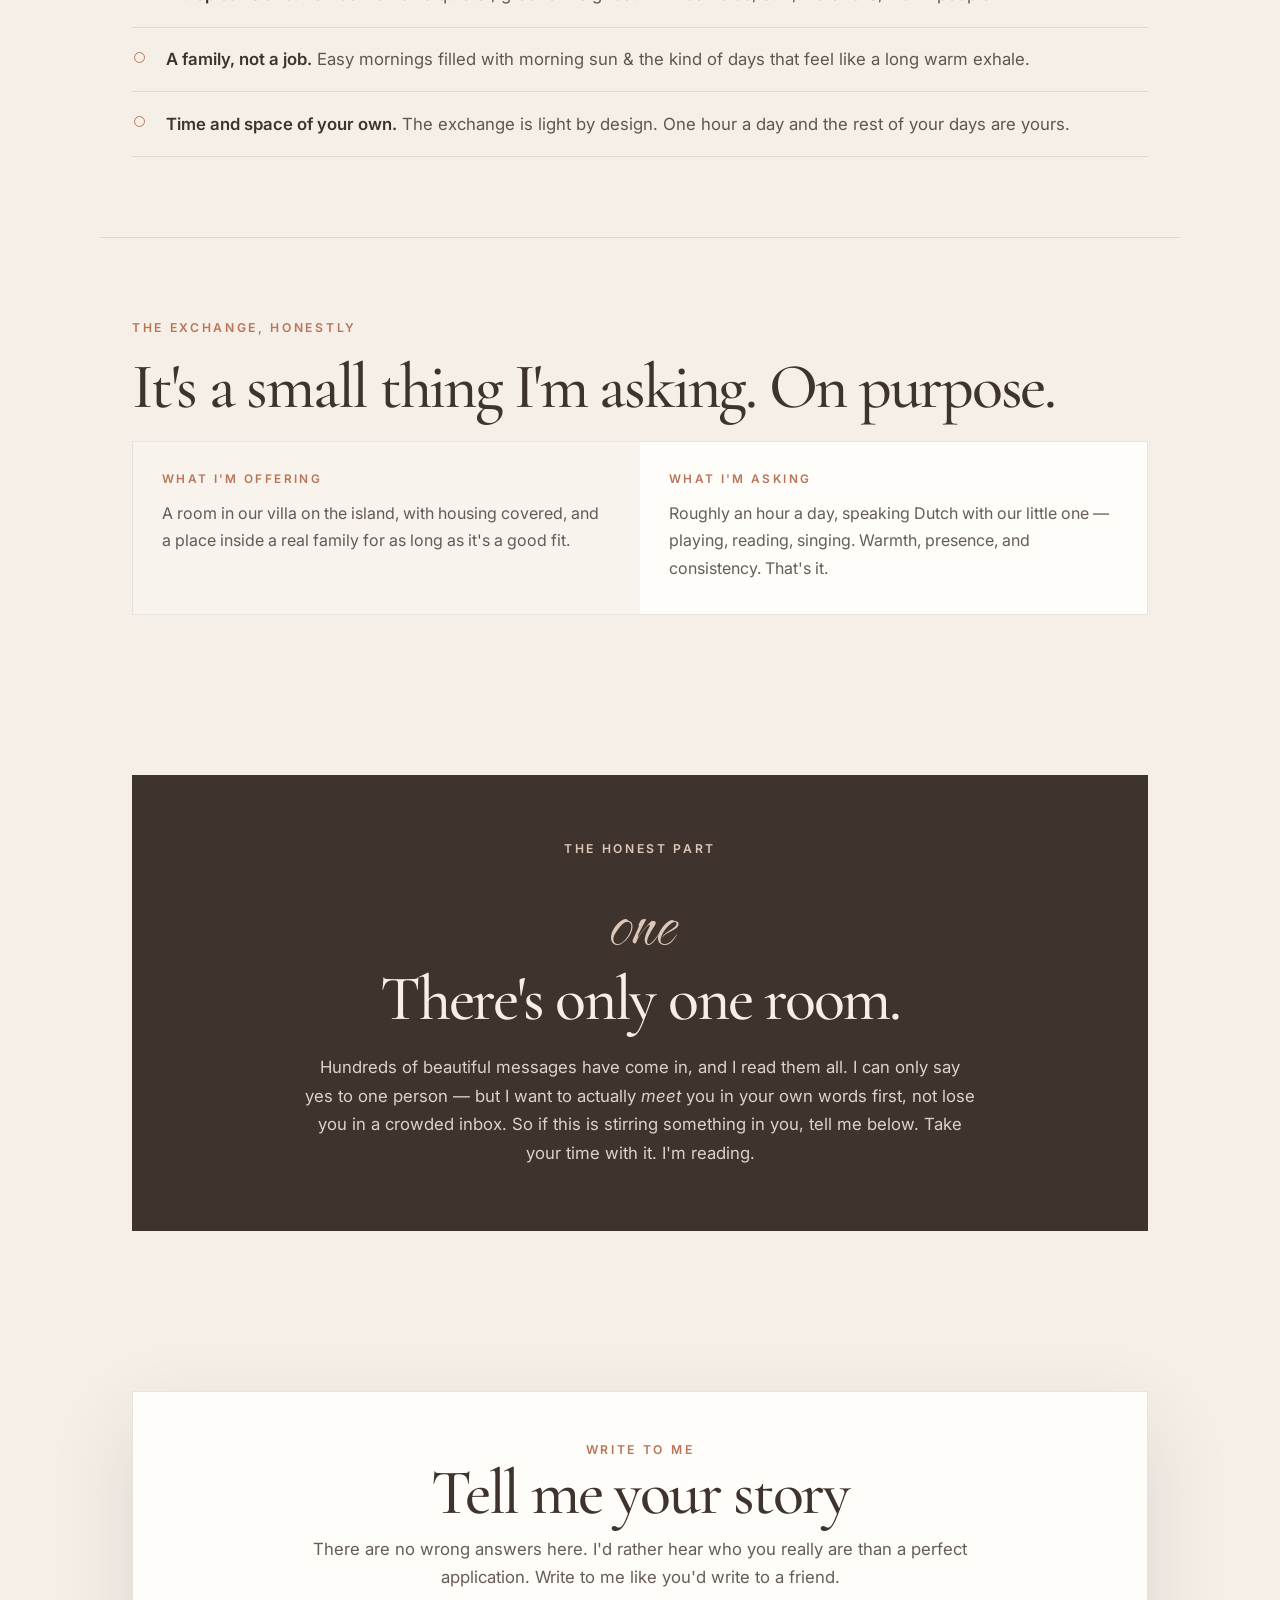
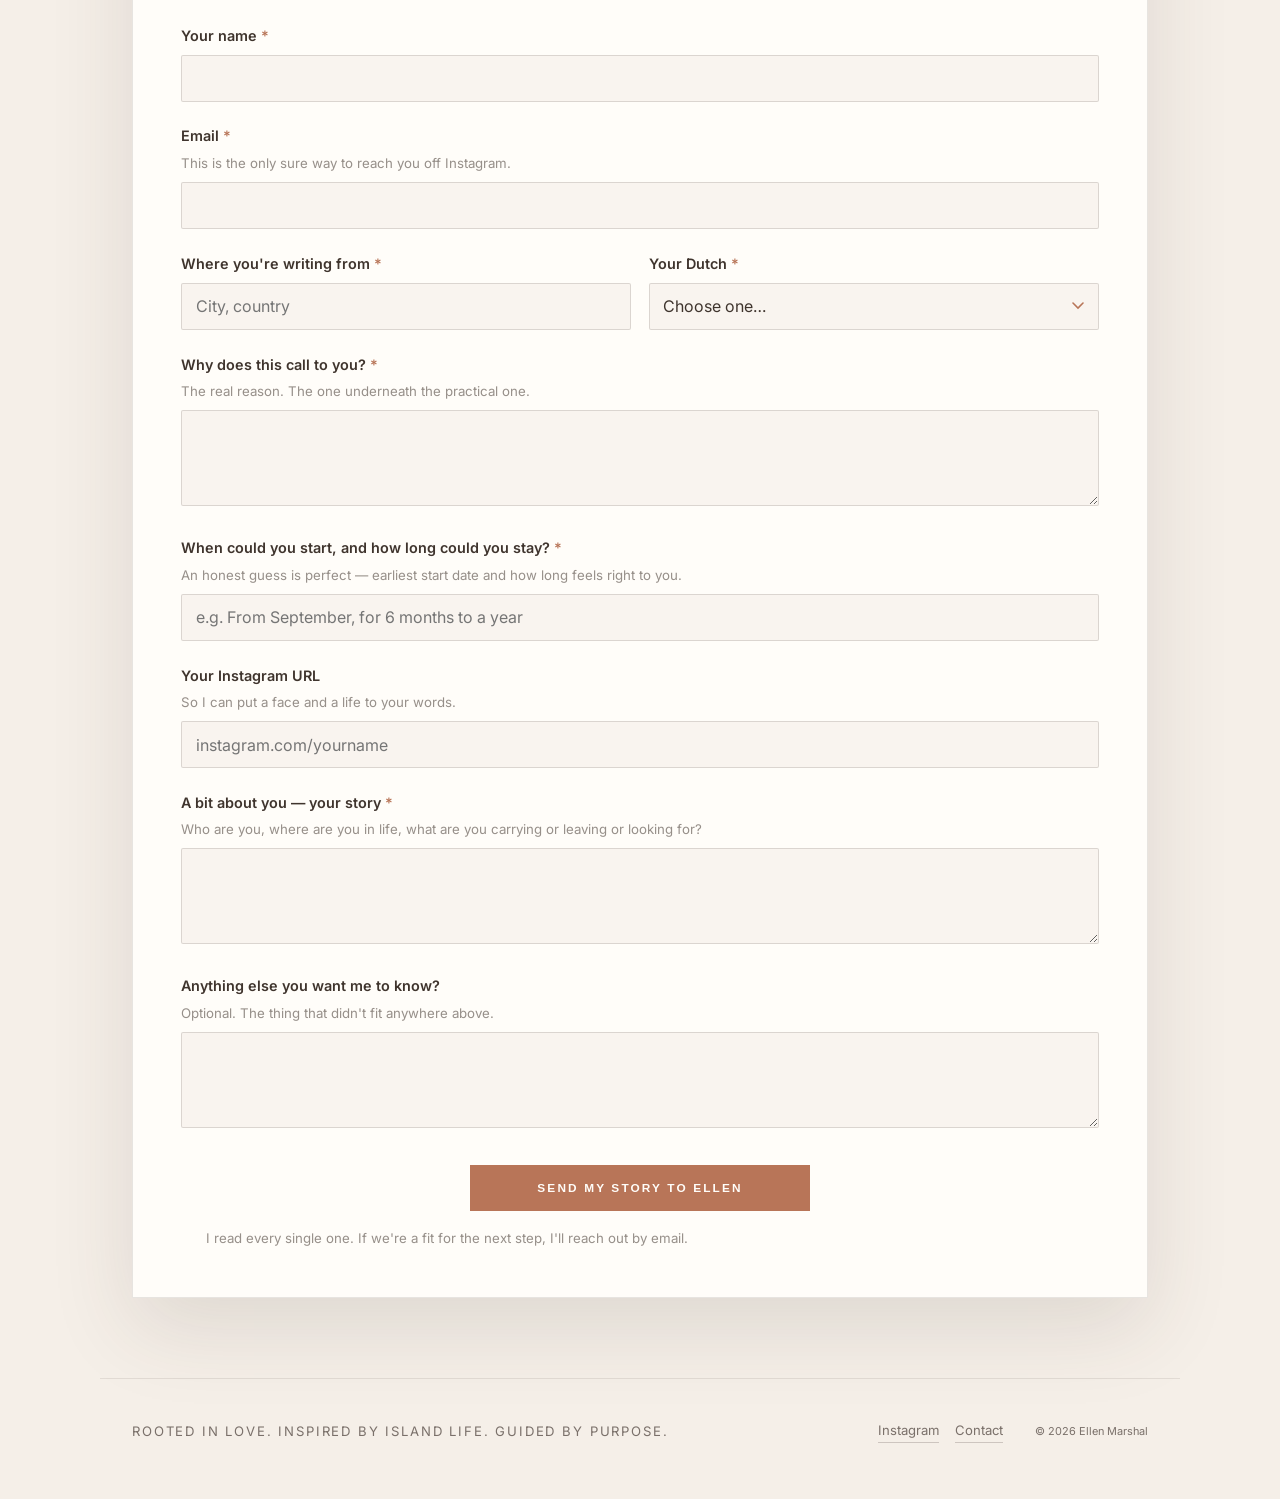
==== commit b4edcf6e: "Ellen's copy tweaks (life list, email helper, IG URL)" ====
--- a/dutch-invite/index.html
+++ b/dutch-invite/index.html
@@ -208,8 +208,8 @@
         <ul class="life reveal">
           <li><strong>Your own room</strong> in our villa, housing covered — a real home, not a guest you're rushing out of.</li>
           <li><strong>A tropical island.</strong> Lombok is Bali's quieter, greener neighbour — rice fields, surf, waterfalls, warm people.</li>
-          <li><strong>A family, not a job.</strong> Shared meals, easy mornings, the kind of days that feel like a long warm exhale.</li>
-          <li><strong>Time and space of your own.</strong> The exchange is light by design. The rest of your days are yours.</li>
+          <li><strong>A family, not a job.</strong> Easy mornings filled with morning sun & the kind of days that feel like a long warm exhale.</li>
+          <li><strong>Time and space of your own.</strong> The exchange is light by design. One hour a day and the rest of your days are yours.</li>
         </ul>
       </div>
     </section>
@@ -265,7 +265,7 @@
             </div>
             <div class="field">
               <label for="email">Email <span class="req">*</span></label>
-              <span class="help">So I can write back to you, even if I'm slow. This is the only sure way to reach you off Instagram.</span>
+              <span class="help">This is the only sure way to reach you off Instagram.</span>
               <input type="email" id="email" name="email_address" autocomplete="email" required />
             </div>
             <div class="form-row">
@@ -295,9 +295,9 @@
               <input type="text" id="availability" name="fields[availability]" placeholder="e.g. From September, for 6 months to a year" required />
             </div>
             <div class="field">
-              <label for="instagram">Your Instagram handle</label>
+              <label for="instagram">Your Instagram URL</label>
               <span class="help">So I can put a face and a life to your words.</span>
-              <input type="text" id="instagram" name="fields[instagram]" placeholder="@yourname" />
+              <input type="text" id="instagram" name="fields[instagram]" placeholder="instagram.com/yourname" />
             </div>
             <div class="field">
               <label for="story">A bit about you — your story <span class="req">*</span></label>
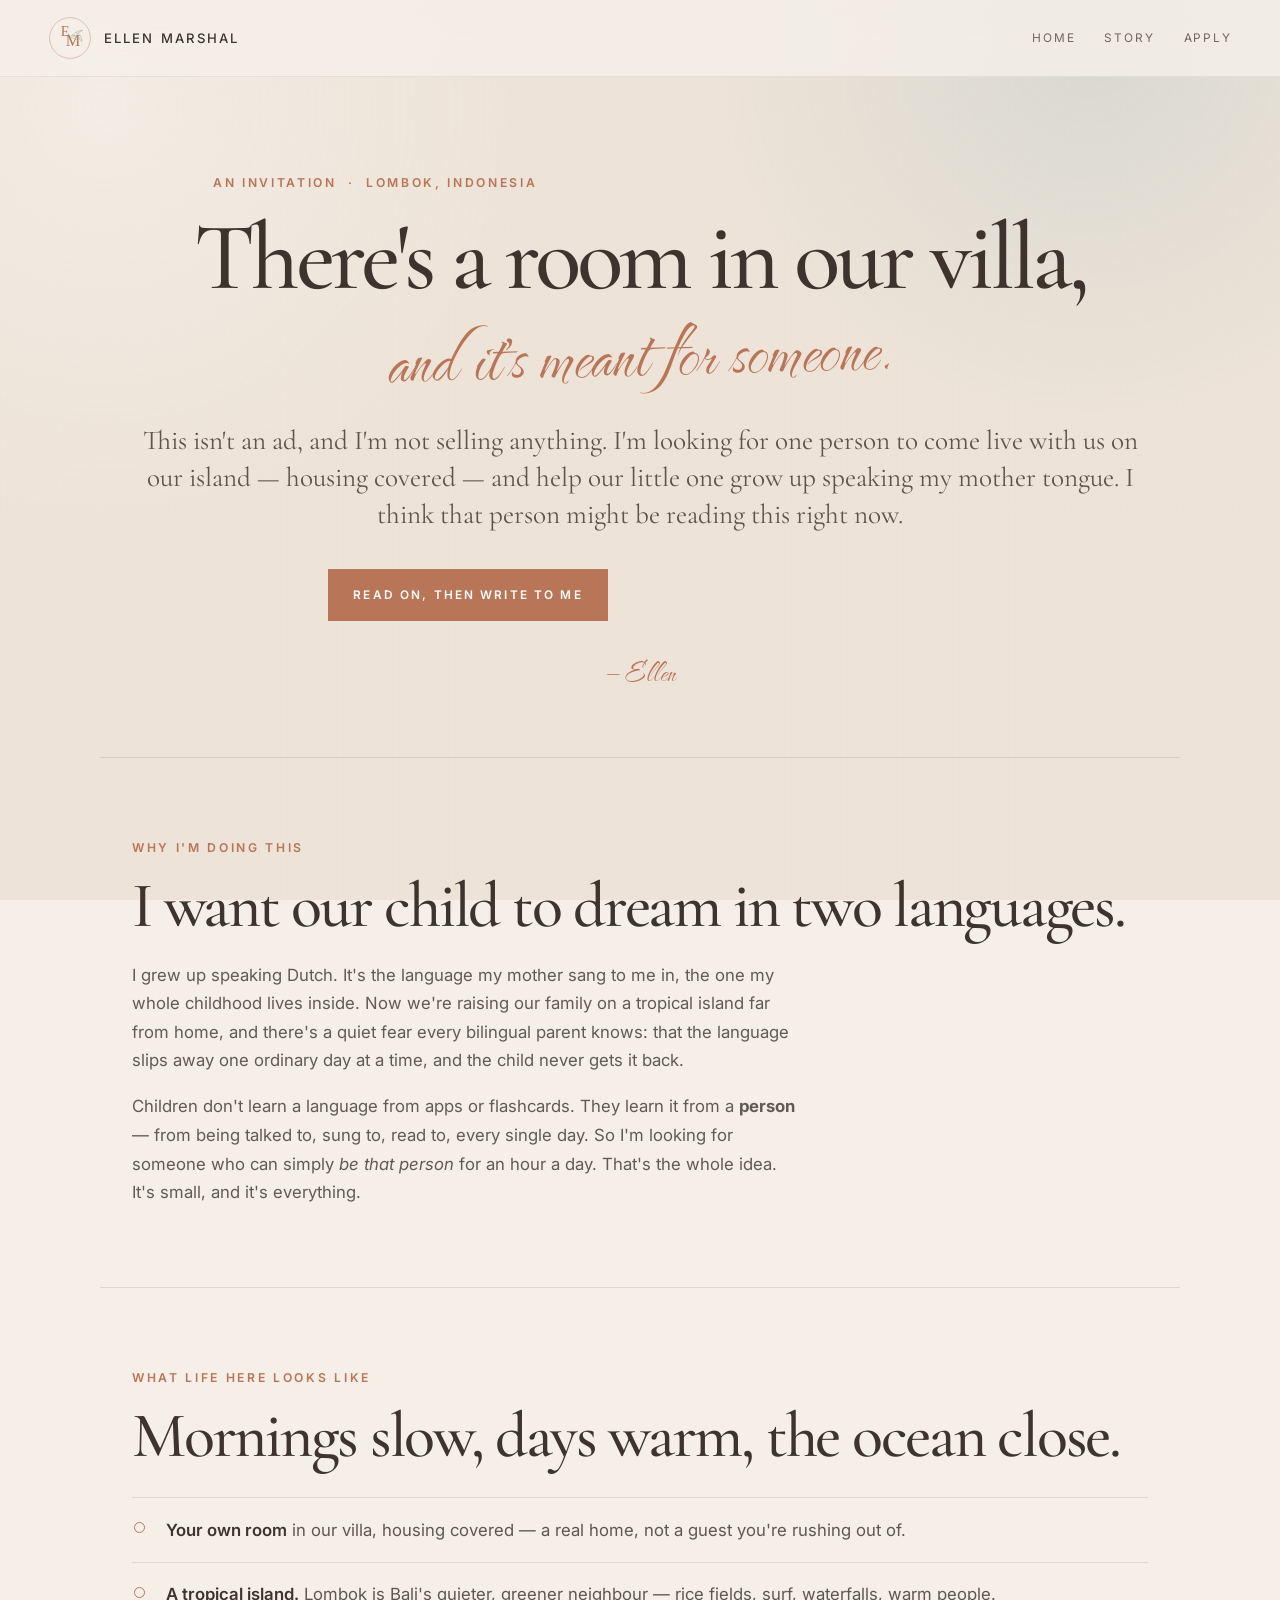
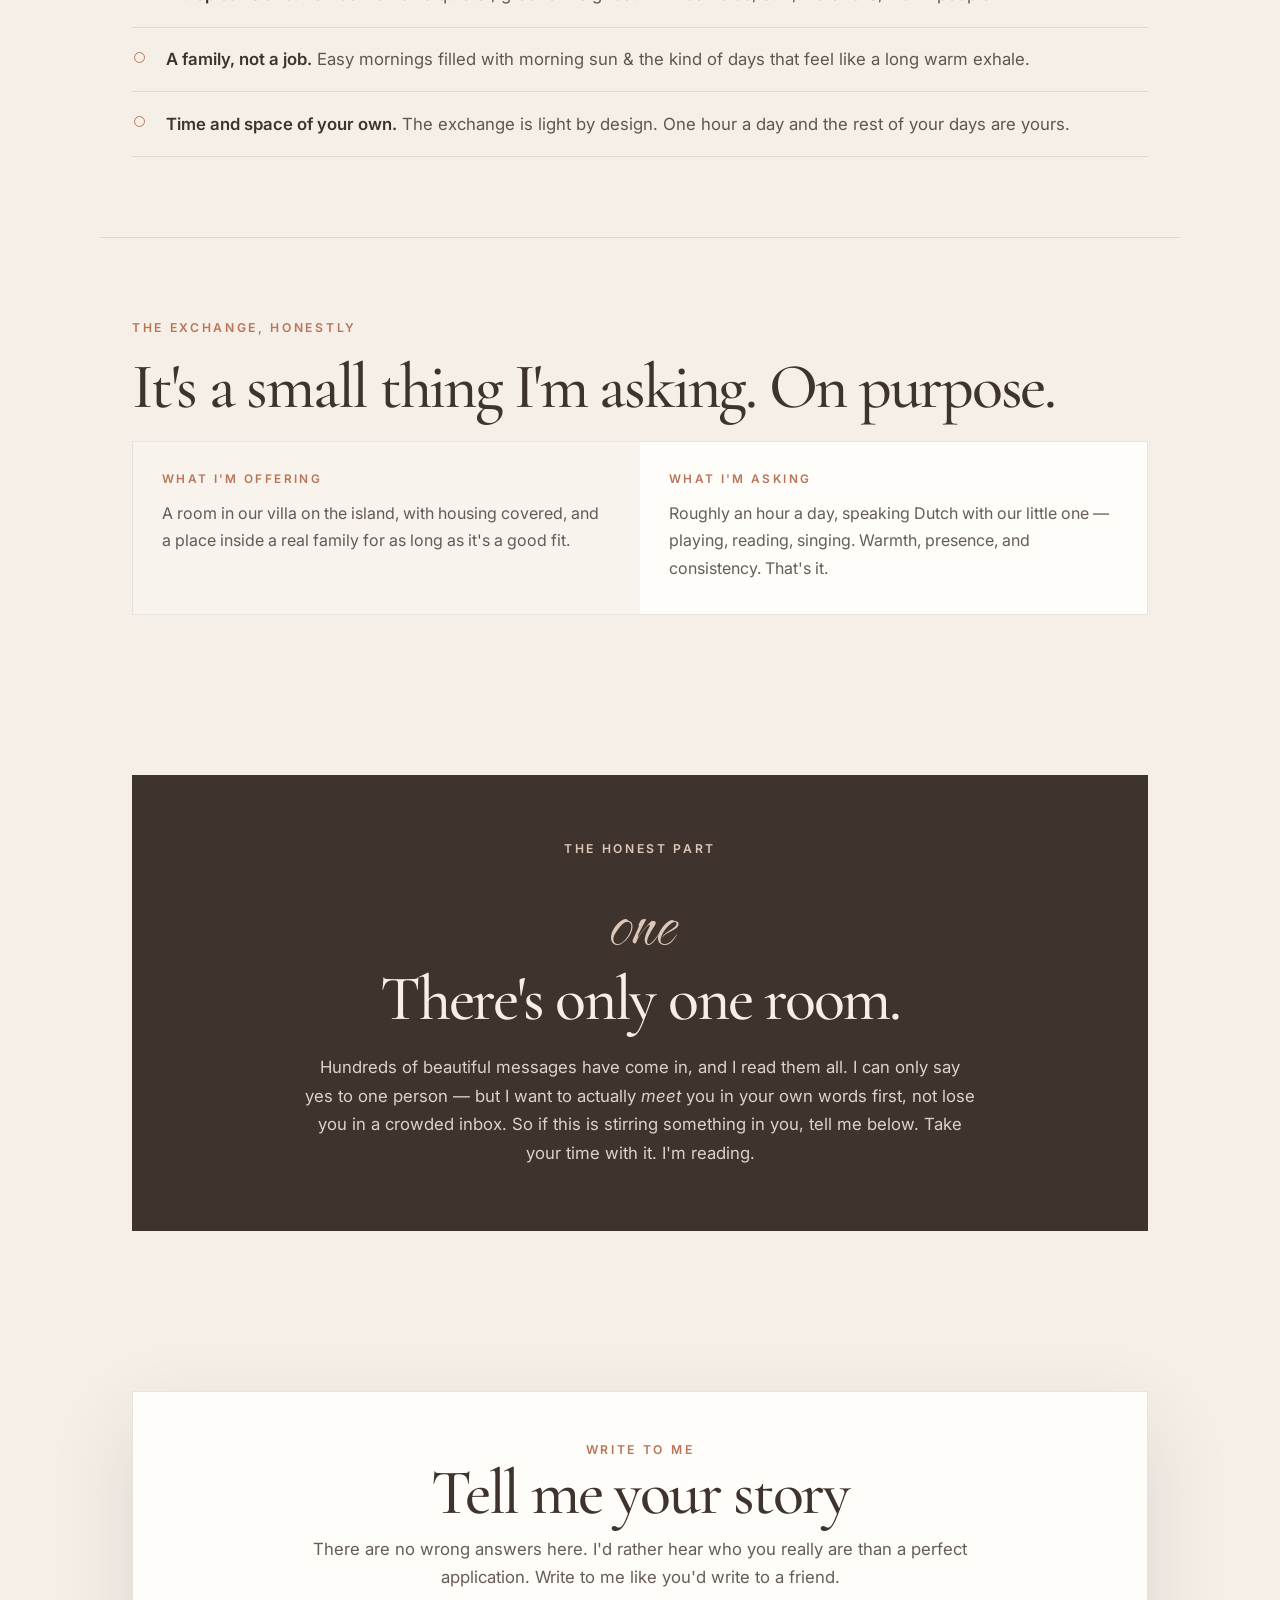
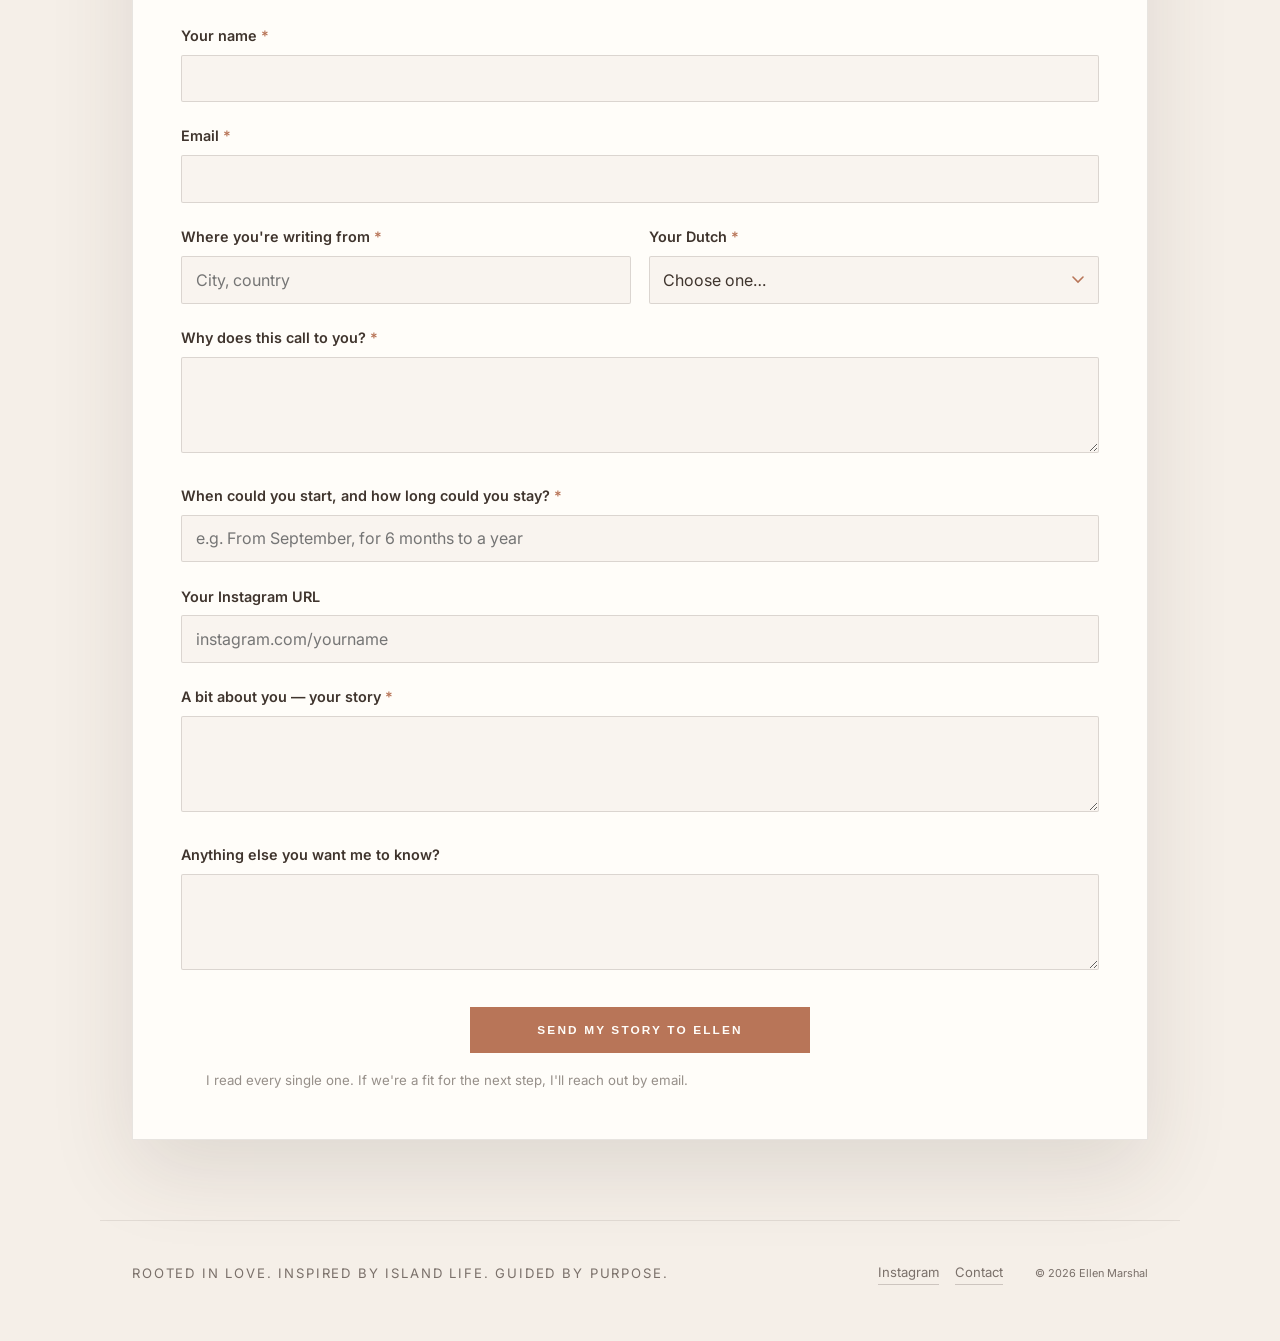
==== commit 7ac389c7: "Remove helper text under form fields" ====
--- a/dutch-invite/index.html
+++ b/dutch-invite/index.html
@@ -265,7 +265,6 @@
             </div>
             <div class="field">
               <label for="email">Email <span class="req">*</span></label>
-              <span class="help">This is the only sure way to reach you off Instagram.</span>
               <input type="email" id="email" name="email_address" autocomplete="email" required />
             </div>
             <div class="form-row">
@@ -286,27 +285,22 @@
             </div>
             <div class="field">
               <label for="why">Why does this call to you? <span class="req">*</span></label>
-              <span class="help">The real reason. The one underneath the practical one.</span>
               <textarea id="why" name="fields[why_this_calls]" required></textarea>
             </div>
             <div class="field">
               <label for="availability">When could you start, and how long could you stay? <span class="req">*</span></label>
-              <span class="help">An honest guess is perfect — earliest start date and how long feels right to you.</span>
               <input type="text" id="availability" name="fields[availability]" placeholder="e.g. From September, for 6 months to a year" required />
             </div>
             <div class="field">
               <label for="instagram">Your Instagram URL</label>
-              <span class="help">So I can put a face and a life to your words.</span>
               <input type="text" id="instagram" name="fields[instagram]" placeholder="instagram.com/yourname" />
             </div>
             <div class="field">
               <label for="story">A bit about you — your story <span class="req">*</span></label>
-              <span class="help">Who are you, where are you in life, what are you carrying or leaving or looking for?</span>
               <textarea id="story" name="fields[your_story]" required></textarea>
             </div>
             <div class="field">
               <label for="anything">Anything else you want me to know?</label>
-              <span class="help">Optional. The thing that didn't fit anywhere above.</span>
               <textarea id="anything" name="fields[anything_else]"></textarea>
             </div>
             <div class="form-submit">
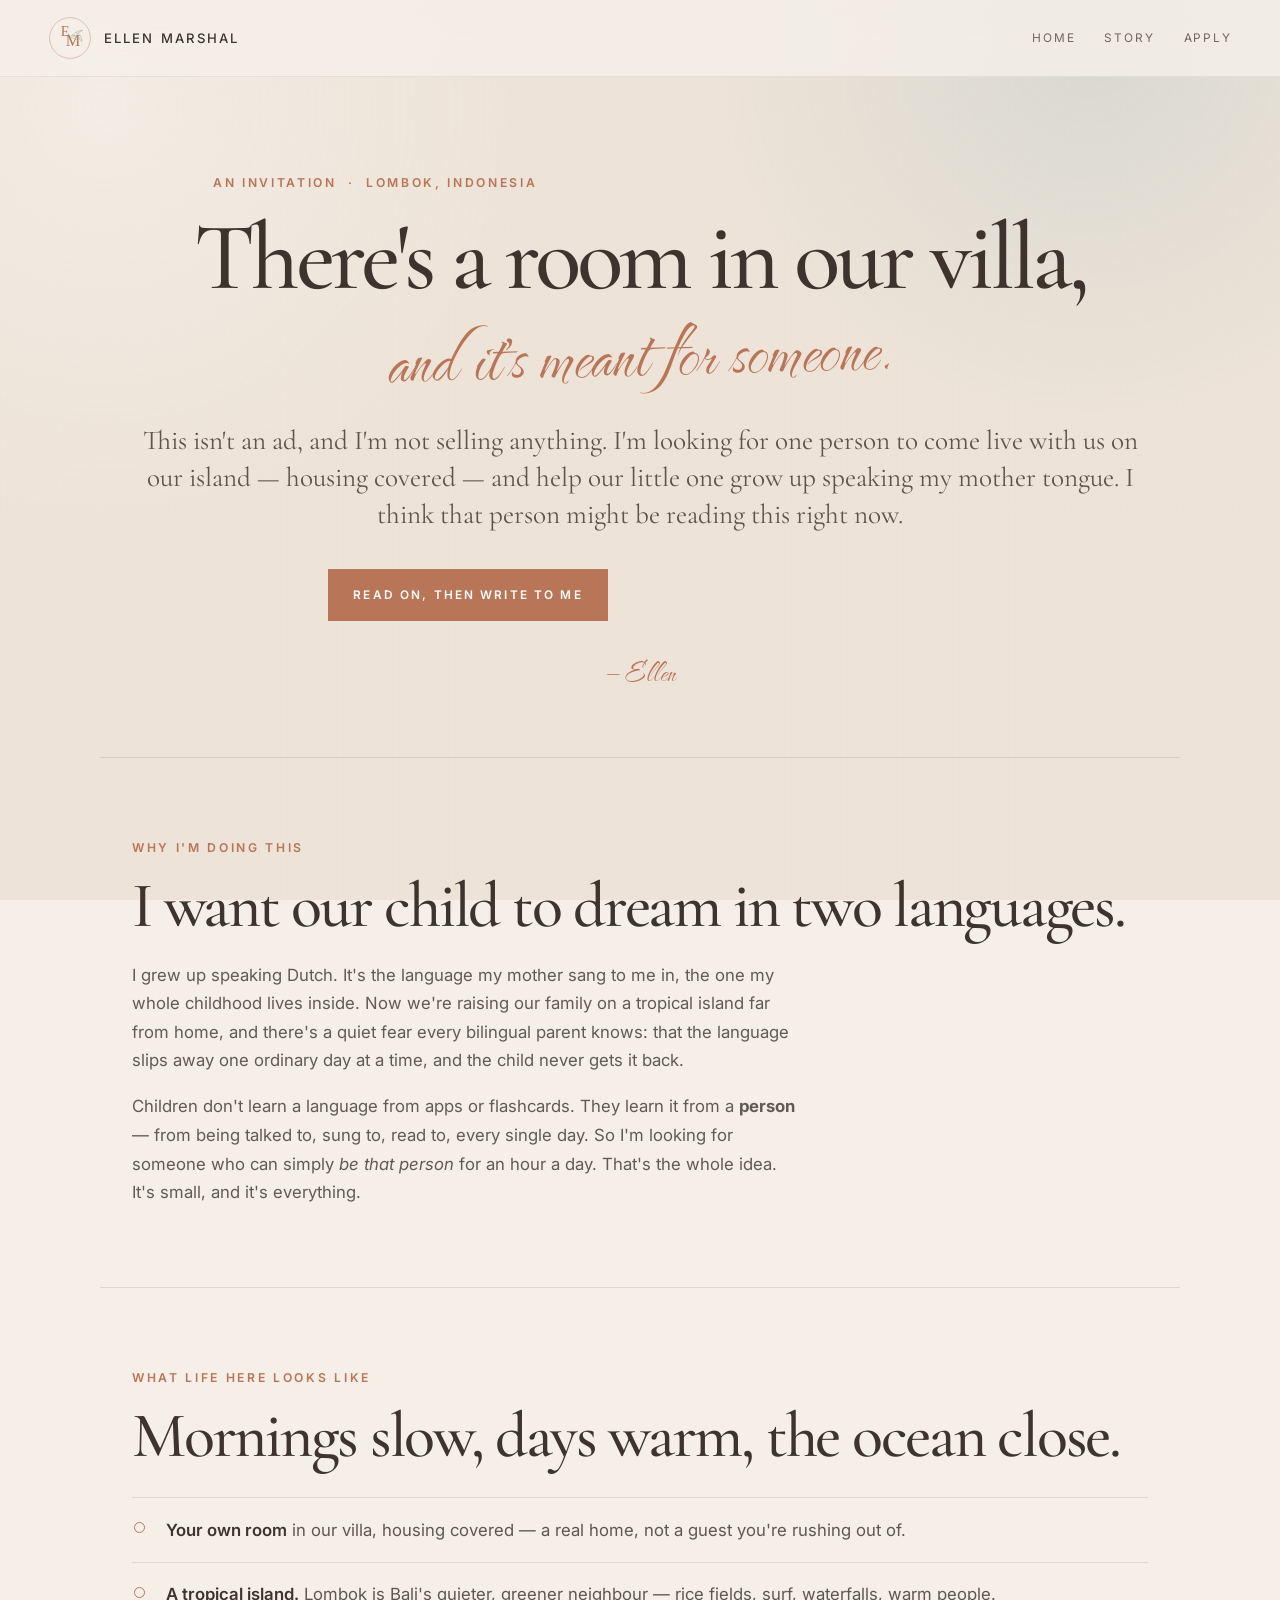
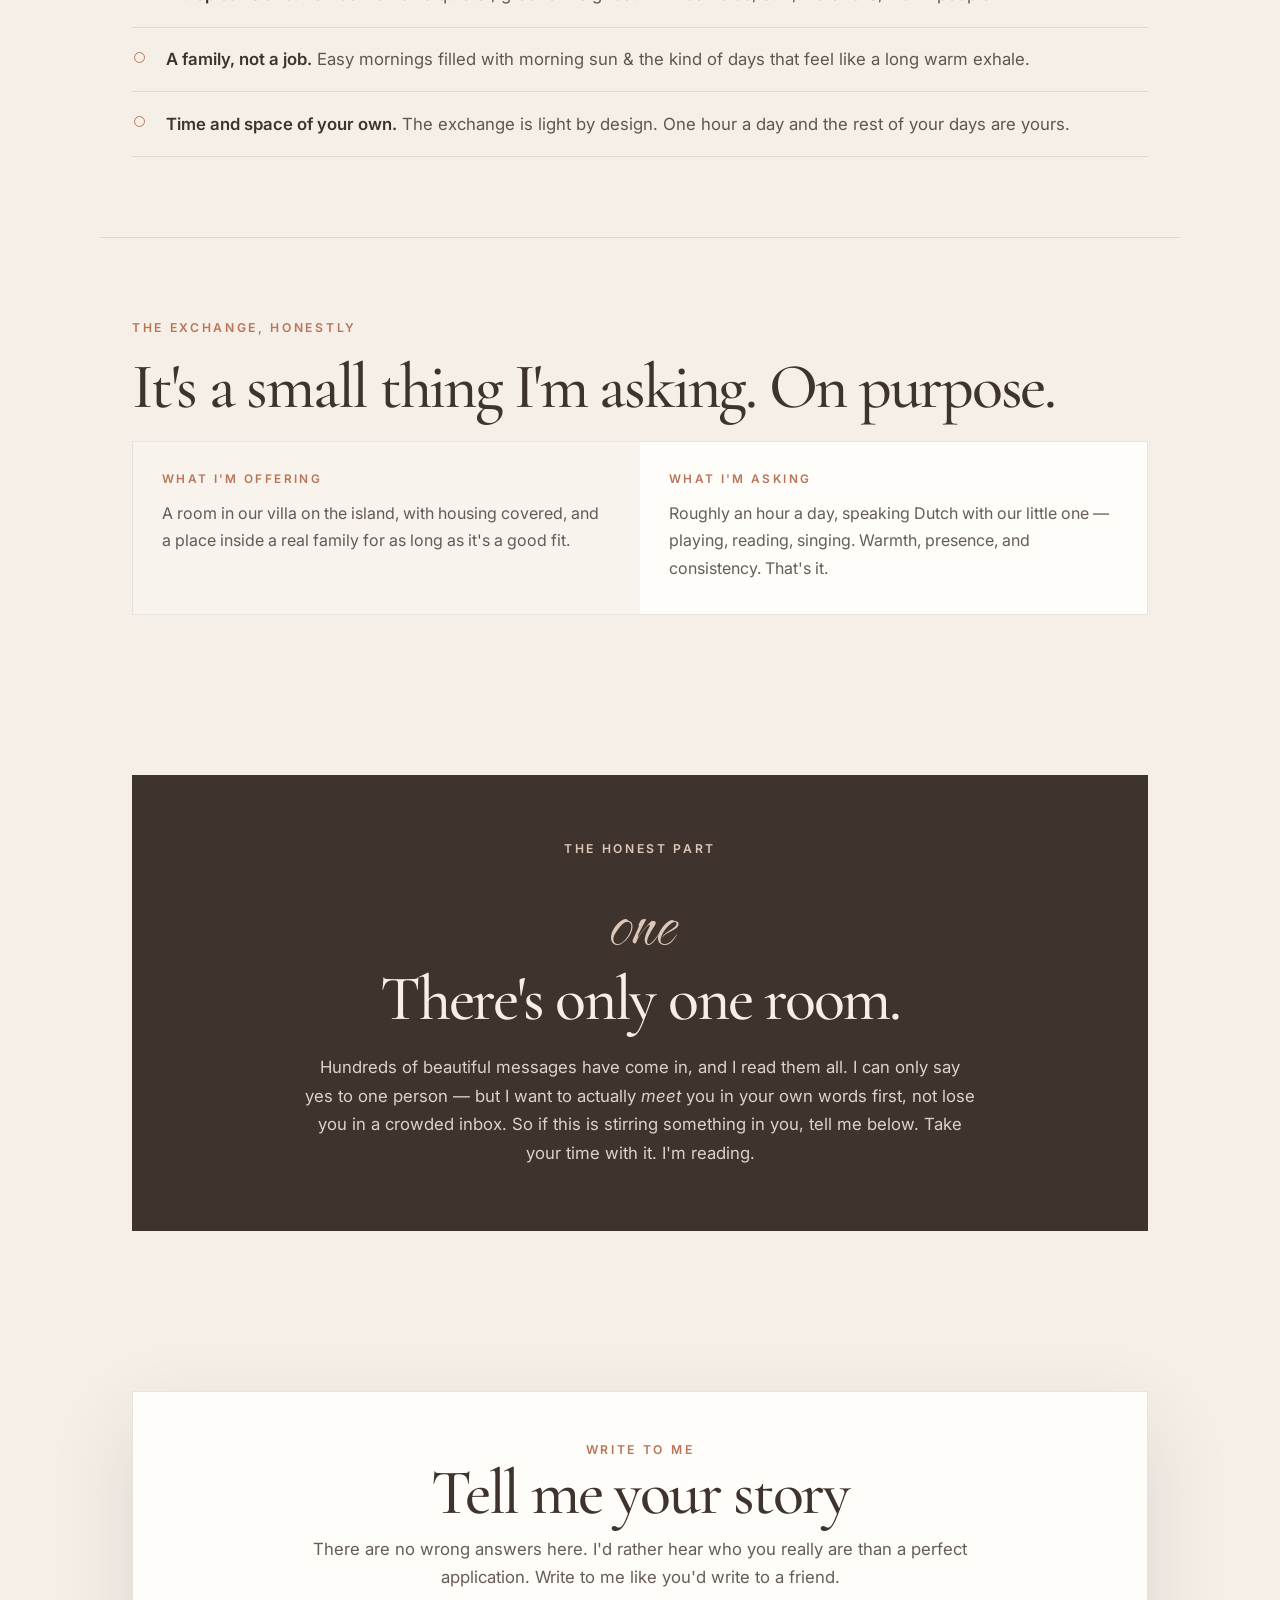
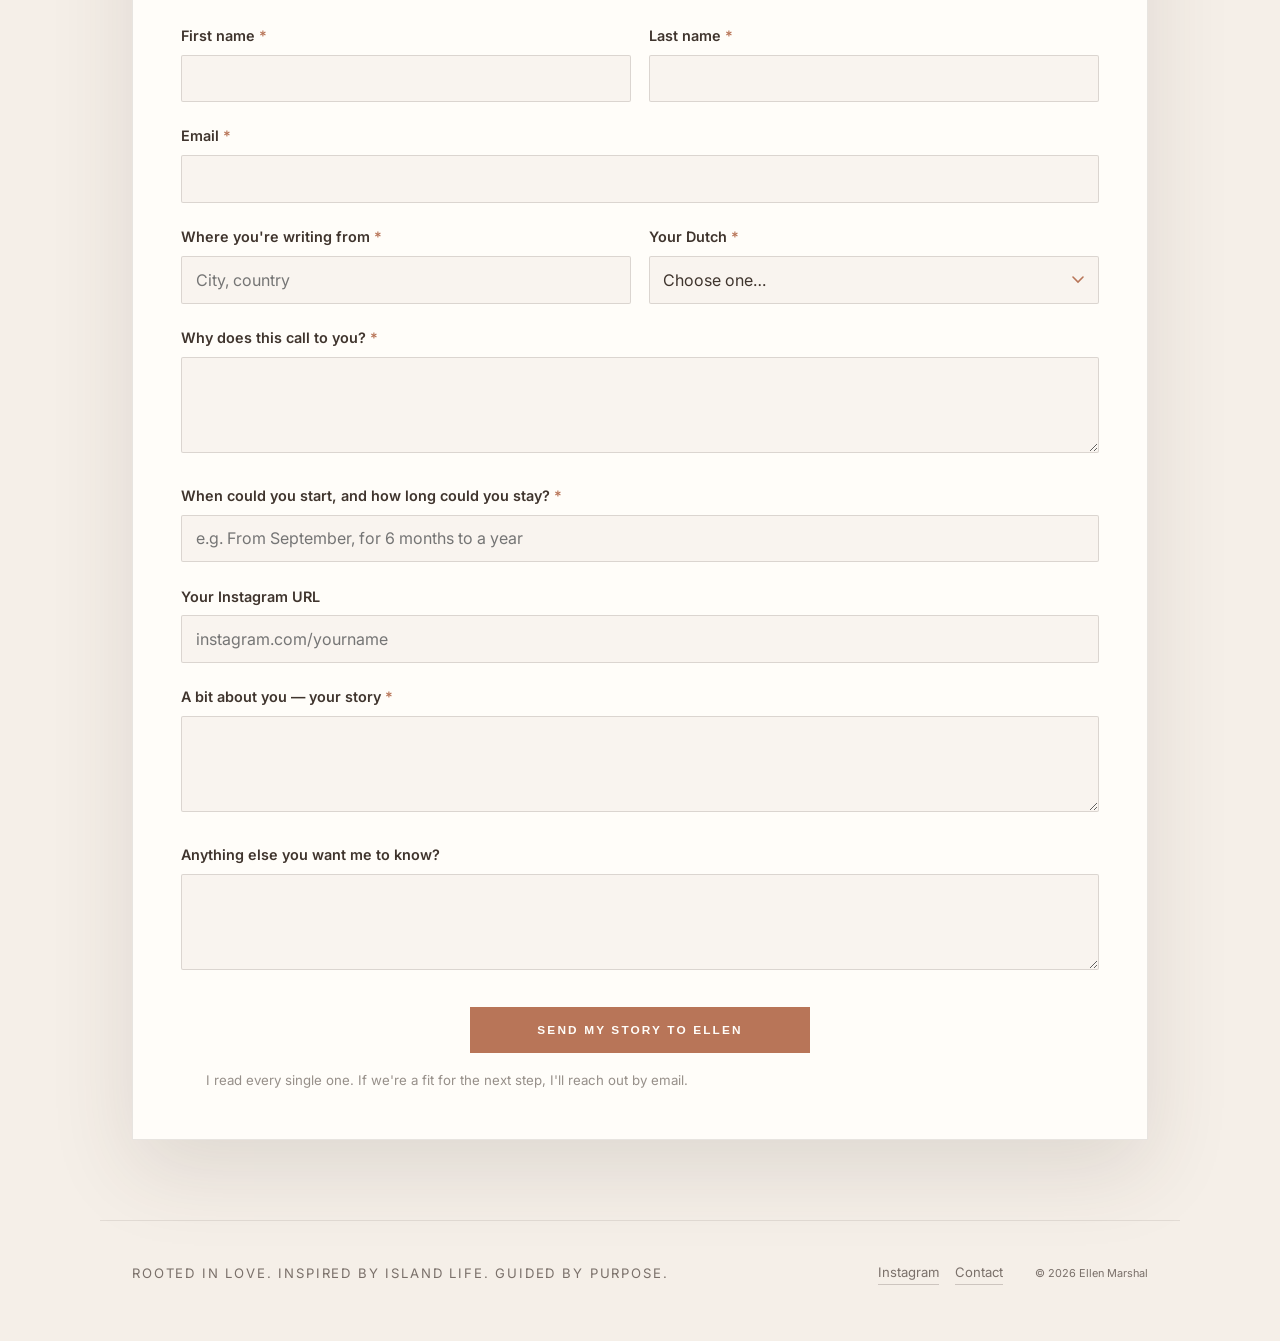
==== commit 91056237: "Split name into first and last name fields" ====
--- a/dutch-invite/index.html
+++ b/dutch-invite/index.html
@@ -259,9 +259,15 @@
           <!-- Posts to Kit form 9607341 via the handler at the end of the page. -->
           <form id="application-form" action="https://app.kit.com/forms/9607341/subscriptions" method="post">
             <div data-element="fields">
-            <div class="field">
-              <label for="name">Your name <span class="req">*</span></label>
-              <input type="text" id="name" name="fields[first_name]" autocomplete="name" required />
+            <div class="form-row">
+              <div class="field">
+                <label for="first-name">First name <span class="req">*</span></label>
+                <input type="text" id="first-name" name="fields[first_name]" autocomplete="given-name" required />
+              </div>
+              <div class="field">
+                <label for="last-name">Last name <span class="req">*</span></label>
+                <input type="text" id="last-name" name="fields[last_name]" autocomplete="family-name" required />
+              </div>
             </div>
             <div class="field">
               <label for="email">Email <span class="req">*</span></label>
@@ -309,13 +315,6 @@
             </div>
             </div><!-- /fields -->
           </form>
-
-          <div id="application-success" class="form-success" hidden>
-            <p class="mark">🤍</p>
-            <h2>Your story landed safely.</h2>
-            <p>I read every single one myself — slowly, with a coffee and the ocean in the background. If we're a fit for the next step, I'll reach out by email. Thank you for trusting me with it.</p>
-            <p class="sign">— Ellen</p>
-          </div>
         </div>
       </div>
     </section>
@@ -341,17 +340,16 @@
       } else { els.forEach(function(el){el.classList.add('is-visible');}); }
     })();
 
-    // Application submit → Kit (form 9607341), inline success.
+    // Application submit → Kit (form 9607341), then redirect to the thank-you page.
     (function(){
       var form=document.getElementById('application-form'); if(!form) return;
-      var success=document.getElementById('application-success');
       var btn=form.querySelector('button[type="submit"]');
       form.addEventListener('submit', function(e){
         e.preventDefault();
         if(!form.checkValidity()){ form.reportValidity(); return; }
         if(btn){ btn.disabled=true; btn.textContent='Sending your story…'; }
         var data=new URLSearchParams(new FormData(form));
-        var done=function(){ if(success){ form.style.display='none'; success.hidden=false; success.scrollIntoView({behavior:'smooth', block:'center'}); } };
+        var done=function(){ window.location.href='/dutch-invite/thank-you/'; };
         fetch(form.action, {method:'POST', mode:'no-cors', headers:{'Content-Type':'application/x-www-form-urlencoded'}, body:data.toString()}).then(done).catch(done);
       });
     })();
